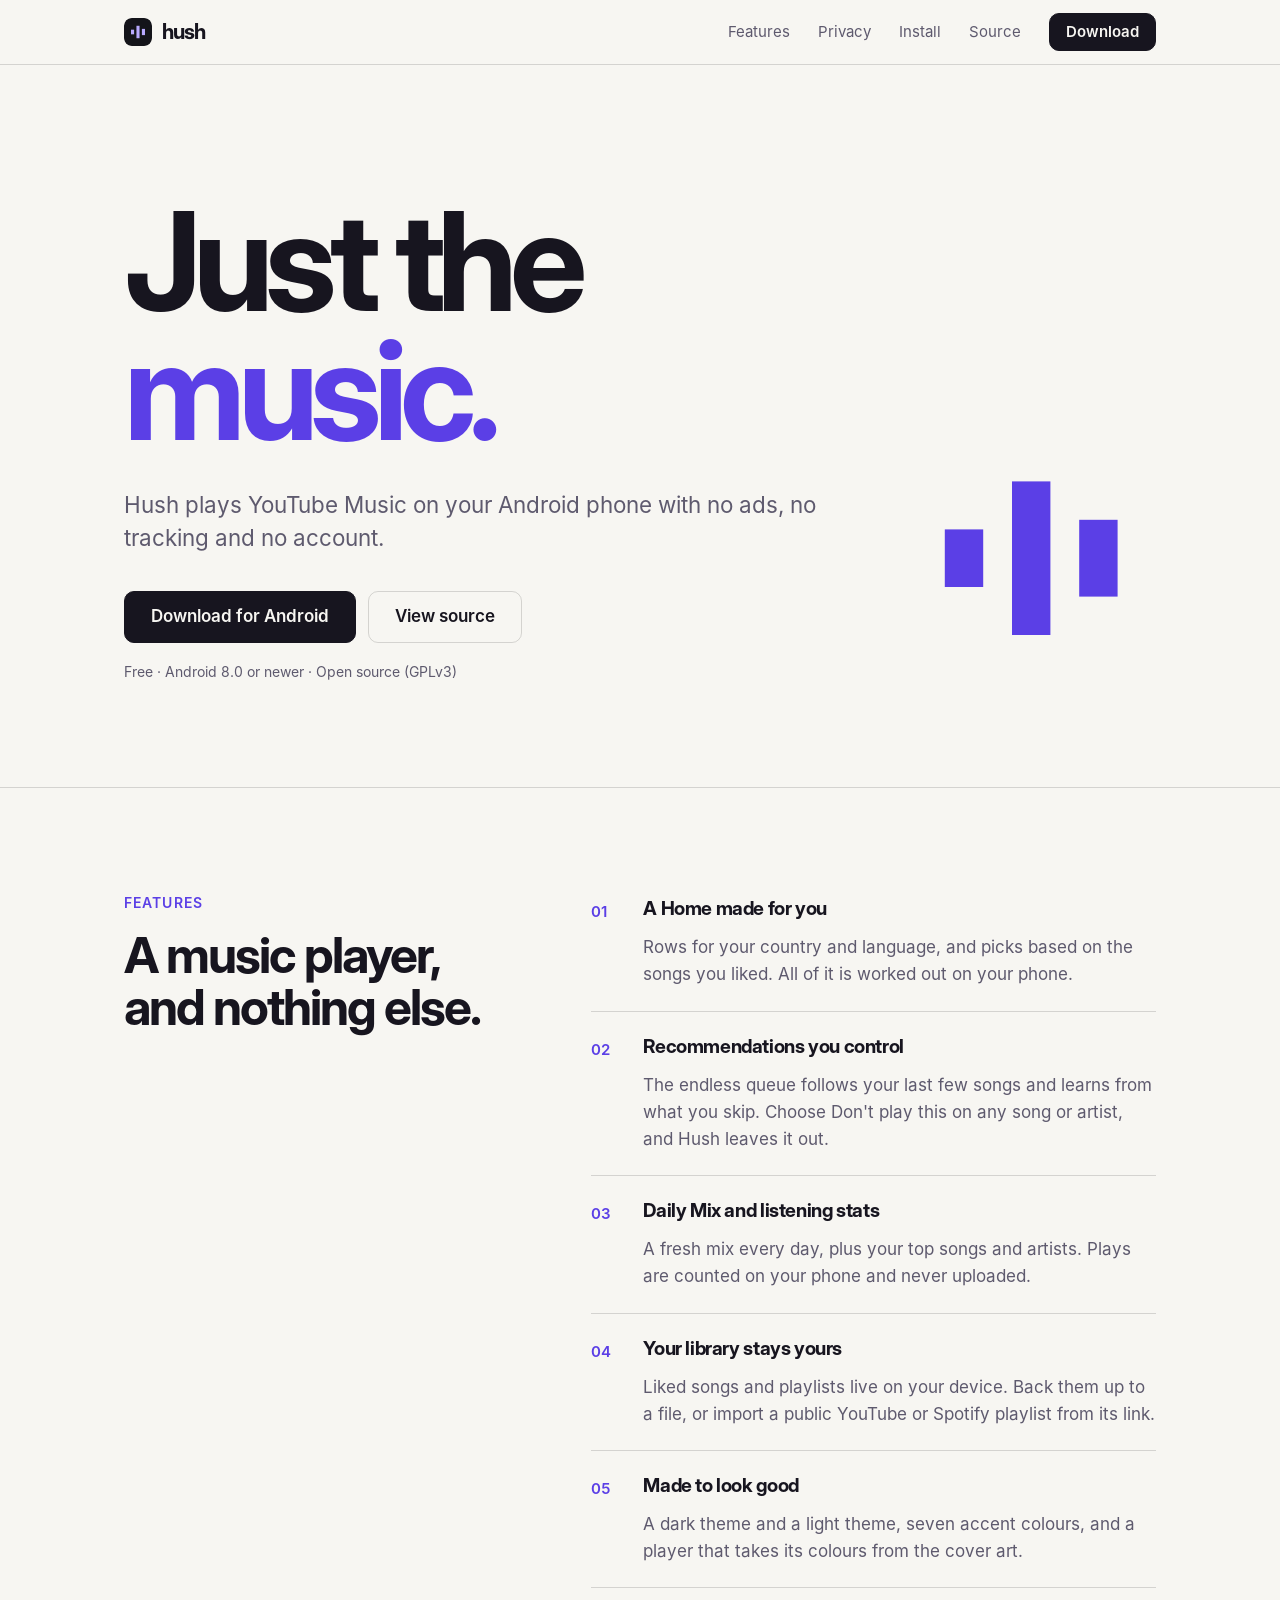
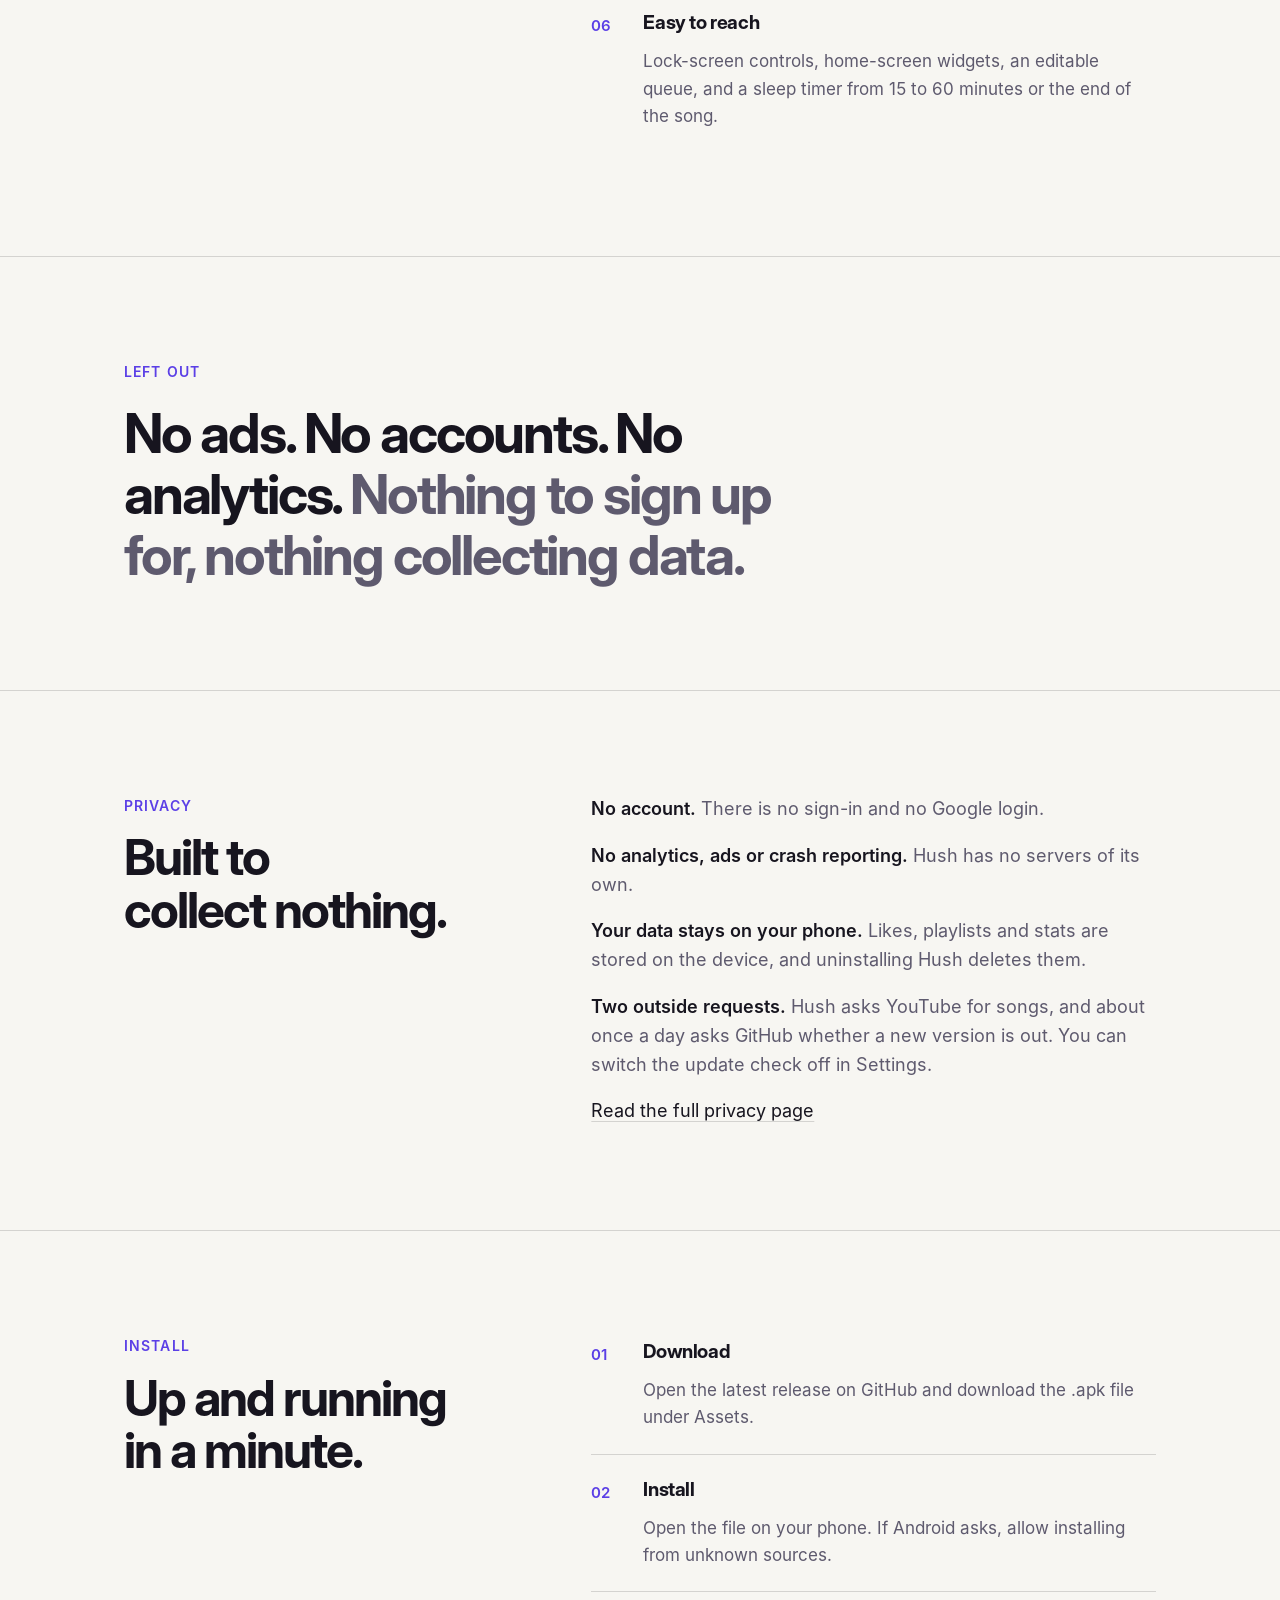
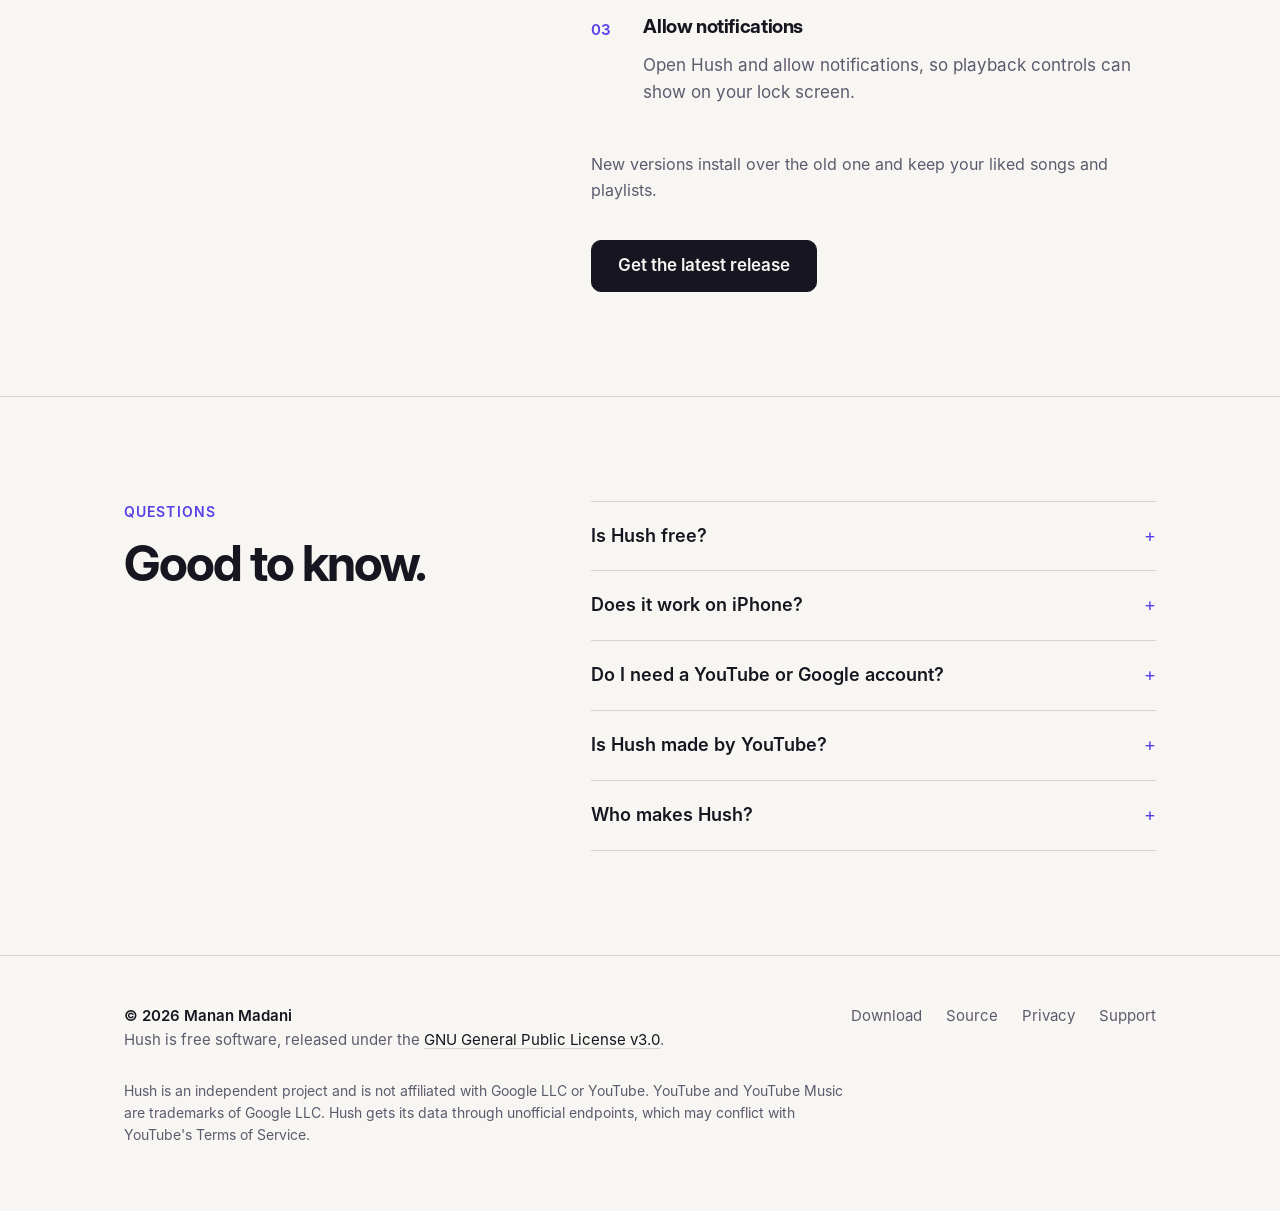
==== docs/index.html @ 2c1795ce "Add files via upload" ====
<!doctype html>
<html lang="en">
<head>
<meta charset="utf-8">
<meta name="viewport" content="width=device-width, initial-scale=1, viewport-fit=cover">
<title>Hush – Ad-free, tracker-free music for Android</title>
<meta name="description" content="Hush plays YouTube Music on Android with no ads, no tracking and no account. Free, open source and private by design.">
<meta name="author" content="Manan Madani">
<meta name="copyright" content="© 2026 Manan Madani">
<meta name="application-name" content="Hush">
<meta name="keywords" content="Hush, Android music player, YouTube Music client, ad-free music player, no ads, no tracking, open source music app, privacy, APK">
<meta name="robots" content="index, follow, max-image-preview:large">
<meta name="color-scheme" content="dark light">
<meta name="theme-color" content="#14141A" media="(prefers-color-scheme: dark)">
<meta name="theme-color" content="#F7F6F2" media="(prefers-color-scheme: light)">
<meta name="format-detection" content="telephone=no">
<meta name="referrer" content="strict-origin-when-cross-origin">
<meta name="mobile-web-app-capable" content="yes">
<meta name="apple-mobile-web-app-title" content="Hush">
<link rel="canonical" href="https://mananmadani.github.io/HUSH-ANDROID/">
<link rel="author" href="https://github.com/mananmadani">
<link rel="license" href="https://www.gnu.org/licenses/gpl-3.0.html">
<link rel="icon" href="assets/favicon.svg" type="image/svg+xml">
<link rel="icon" href="favicon.ico" sizes="48x48">
<link rel="icon" href="assets/icons/favicon-32.png" type="image/png" sizes="32x32">
<link rel="apple-touch-icon" href="assets/icons/apple-touch-icon.png" sizes="180x180">
<link rel="manifest" href="site.webmanifest">
<meta property="og:type" content="website">
<meta property="og:site_name" content="Hush">
<meta property="og:title" content="Hush – Ad-free, tracker-free music for Android">
<meta property="og:description" content="Hush plays YouTube Music on Android with no ads, no tracking and no account. Free, open source and private by design.">
<meta property="og:url" content="https://mananmadani.github.io/HUSH-ANDROID/">
<meta property="og:locale" content="en_US">
<meta property="og:image" content="https://mananmadani.github.io/HUSH-ANDROID/assets/og-image.png">
<meta property="og:image:secure_url" content="https://mananmadani.github.io/HUSH-ANDROID/assets/og-image.png">
<meta property="og:image:type" content="image/png">
<meta property="og:image:width" content="1200">
<meta property="og:image:height" content="630">
<meta property="og:image:alt" content="Hush. Just the music. Ad-free, tracker-free music for Android.">
<meta name="twitter:card" content="summary_large_image">
<meta name="twitter:title" content="Hush – Ad-free, tracker-free music for Android">
<meta name="twitter:description" content="Hush plays YouTube Music on Android with no ads, no tracking and no account. Free, open source and private by design.">
<meta name="twitter:image" content="https://mananmadani.github.io/HUSH-ANDROID/assets/og-image.png">
<meta name="twitter:image:alt" content="Hush. Just the music. Ad-free, tracker-free music for Android.">
<link rel="preload" href="assets/fonts/inter-700.woff" as="font" type="font/woff" crossorigin>
<link rel="stylesheet" href="assets/site.css">
<script type="application/ld+json">
{
  "@context": "https://schema.org",
  "@graph": [
    {
      "@type": "SoftwareApplication",
      "name": "Hush",
      "applicationCategory": "MultimediaApplication",
      "operatingSystem": "Android 8.0 or newer",
      "description": "Hush plays YouTube Music on Android with no ads, no tracking and no account. Free, open source and private by design.",
      "url": "https://mananmadani.github.io/HUSH-ANDROID/",
      "downloadUrl": "https://github.com/mananmadani/HUSH-ANDROID/releases/latest",
      "image": "https://mananmadani.github.io/HUSH-ANDROID/assets/og-image.png",
      "license": "https://www.gnu.org/licenses/gpl-3.0.html",
      "isAccessibleForFree": true,
      "offers": { "@type": "Offer", "price": "0", "priceCurrency": "USD" },
      "author": { "@type": "Person", "name": "Manan Madani", "url": "https://github.com/mananmadani" },
      "copyrightHolder": { "@type": "Person", "name": "Manan Madani" },
      "copyrightYear": 2026,
      "codeRepository": "https://github.com/mananmadani/HUSH-ANDROID"
    },
    {
      "@type": "WebSite",
      "name": "Hush",
      "url": "https://mananmadani.github.io/HUSH-ANDROID/",
      "inLanguage": "en",
      "publisher": { "@type": "Person", "name": "Manan Madani", "url": "https://github.com/mananmadani" },
      "copyrightHolder": { "@type": "Person", "name": "Manan Madani" },
      "copyrightYear": 2026
    }
  ]
}
</script>
</head>
<body>
<header class="nav">
  <div class="wrap">
    <a class="brand" href="#top" aria-label="Hush, back to top"><svg class="logo" viewBox="0 0 108 108" aria-hidden="true"><rect width="108" height="108" rx="26" fill="#14141A"/><g fill="#B8A9FF" transform="translate(54 54) scale(1.5) translate(-54 -54)"><rect x="36" y="48" width="8" height="12"/><rect x="50" y="38" width="8" height="32"/><rect x="64" y="46" width="8" height="16"/></g></svg>hush</a>
    <nav class="links" aria-label="Main">
      <a href="#features">Features</a>
      <a href="#privacy">Privacy</a>
      <a href="#install">Install</a>
      <a href="https://github.com/mananmadani/HUSH-ANDROID" target="_blank" rel="noopener">Source</a>
      <a class="btn sm" href="https://github.com/mananmadani/HUSH-ANDROID/releases/latest" target="_blank" rel="noopener">Download</a>
    </nav>
  </div>
</header>

<main id="top">
  <div class="hero">
    <div class="wrap">
      <div>
        <h1>Just the<br><span>music.</span></h1>
        <p class="lede">Hush plays YouTube Music on your Android phone with no ads, no tracking and no account.</p>
        <div class="cta">
          <a class="btn" href="https://github.com/mananmadani/HUSH-ANDROID/releases/latest" target="_blank" rel="noopener">Download for Android</a>
          <a class="btn ghost" href="https://github.com/mananmadani/HUSH-ANDROID" target="_blank" rel="noopener">View source</a>
        </div>
        <p class="meta">Free · Android 8.0 or newer · Open source (GPLv3)</p>
      </div>
      <svg class="mark" viewBox="30 30 50 50" aria-hidden="true"><g><rect x="36" y="48" width="8" height="12"/><rect x="50" y="38" width="8" height="32"/><rect x="64" y="46" width="8" height="16"/></g></svg>
    </div>
  </div>

  <section id="features" aria-labelledby="f-h">
    <div class="wrap split">
      <div>
        <p class="eyebrow">Features</p>
        <h2 id="f-h">A music player, and nothing else.</h2>
      </div>
      <ol class="rows">
        <li><span class="n">01</span><h3>A Home made for you</h3><p>Rows for your country and language, and picks based on the songs you liked. All of it is worked out on your phone.</p></li>
        <li><span class="n">02</span><h3>Recommendations you control</h3><p>The endless queue follows your last few songs and learns from what you skip. Choose Don't play this on any song or artist, and Hush leaves it out.</p></li>
        <li><span class="n">03</span><h3>Daily Mix and listening stats</h3><p>A fresh mix every day, plus your top songs and artists. Plays are counted on your phone and never uploaded.</p></li>
        <li><span class="n">04</span><h3>Your library stays yours</h3><p>Liked songs and playlists live on your device. Back them up to a file, or import a public YouTube or Spotify playlist from its link.</p></li>
        <li><span class="n">05</span><h3>Made to look good</h3><p>A dark theme and a light theme, seven accent colours, and a player that takes its colours from the cover art.</p></li>
        <li><span class="n">06</span><h3>Easy to reach</h3><p>Lock-screen controls, home-screen widgets, an editable queue, and a sleep timer from 15 to 60 minutes or the end of the song.</p></li>
      </ol>
    </div>
  </section>

  <section aria-labelledby="out-h">
    <div class="wrap">
      <p class="eyebrow">Left out</p>
      <h2 id="out-h" class="big" style="margin-top:20px">No ads. No accounts. No analytics. <span>Nothing to sign up for, nothing collecting data.</span></h2>
    </div>
  </section>

  <section id="privacy" aria-labelledby="p-h">
    <div class="wrap split">
      <div>
        <p class="eyebrow">Privacy</p>
        <h2 id="p-h">Built to collect nothing.</h2>
      </div>
      <div class="prose">
        <p><b>No account.</b> There is no sign-in and no Google login.</p>
        <p><b>No analytics, ads or crash reporting.</b> Hush has no servers of its own.</p>
        <p><b>Your data stays on your phone.</b> Likes, playlists and stats are stored on the device, and uninstalling Hush deletes them.</p>
        <p><b>Two outside requests.</b> Hush asks YouTube for songs, and about once a day asks GitHub whether a new version is out. You can switch the update check off in Settings.</p>
        <p><a href="https://github.com/mananmadani/HUSH-ANDROID/blob/main/PRIVACY.md" target="_blank" rel="noopener">Read the full privacy page</a></p>
      </div>
    </div>
  </section>

  <section id="install" aria-labelledby="i-h">
    <div class="wrap split">
      <div>
        <p class="eyebrow">Install</p>
        <h2 id="i-h">Up and running in a minute.</h2>
      </div>
      <div>
        <ol class="rows">
          <li><span class="n">01</span><h3>Download</h3><p>Open the latest release on GitHub and download the .apk file under Assets.</p></li>
          <li><span class="n">02</span><h3>Install</h3><p>Open the file on your phone. If Android asks, allow installing from unknown sources.</p></li>
          <li><span class="n">03</span><h3>Allow notifications</h3><p>Open Hush and allow notifications, so playback controls can show on your lock screen.</p></li>
        </ol>
        <p class="note">New versions install over the old one and keep your liked songs and playlists.</p>
        <div class="cta"><a class="btn" href="https://github.com/mananmadani/HUSH-ANDROID/releases/latest" target="_blank" rel="noopener">Get the latest release</a></div>
      </div>
    </div>
  </section>

  <section class="faq" aria-labelledby="q-h">
    <div class="wrap split">
      <div>
        <p class="eyebrow">Questions</p>
        <h2 id="q-h">Good to know.</h2>
      </div>
      <div>
        <details><summary>Is Hush free?</summary><p>Yes. It is open source under the GPLv3, and the full code is on GitHub.</p></details>
        <details><summary>Does it work on iPhone?</summary><p>No. Hush is for Android 8.0 and newer.</p></details>
        <details><summary>Do I need a YouTube or Google account?</summary><p>No. Hush has no sign-in at all. You can play, search and make playlists without one.</p></details>
        <details><summary>Is Hush made by YouTube?</summary><p>No. Hush is an independent project. It is not affiliated with, endorsed by, or sponsored by Google LLC or YouTube.</p></details>
        <details><summary>Who makes Hush?</summary><p>Hush is designed and developed by Manan Madani.</p></details>
      </div>
    </div>
  </section>
</main>

<footer>
  <div class="wrap">
    <div class="cols">
      <div>
        <p class="copy">© 2026 Manan Madani</p>
        <p>Hush is free software, released under the <a href="https://github.com/mananmadani/HUSH-ANDROID/blob/main/LICENSE" target="_blank" rel="noopener">GNU General Public License v3.0</a>.</p>
      </div>
      <nav class="links" aria-label="Footer">
        <a href="https://github.com/mananmadani/HUSH-ANDROID/releases/latest" target="_blank" rel="noopener">Download</a>
        <a href="https://github.com/mananmadani/HUSH-ANDROID" target="_blank" rel="noopener">Source</a>
        <a href="https://github.com/mananmadani/HUSH-ANDROID/blob/main/PRIVACY.md" target="_blank" rel="noopener">Privacy</a>
        <a href="https://github.com/mananmadani/HUSH-ANDROID/issues" target="_blank" rel="noopener">Support</a>
      </nav>
    </div>
    <div class="fine">
      <p>Hush is an independent project and is not affiliated with Google LLC or YouTube. YouTube and YouTube Music are trademarks of Google LLC. Hush gets its data through unofficial endpoints, which may conflict with YouTube's Terms of Service.</p>
    </div>
  </div>
</footer>
</body>
</html>
---- docs/assets/site.css ----
@font-face{font-family:"Inter";font-weight:400;font-style:normal;font-display:swap;src:url("fonts/inter-400.woff") format("woff")}
@font-face{font-family:"Inter";font-weight:600;font-style:normal;font-display:swap;src:url("fonts/inter-600.woff") format("woff")}
@font-face{font-family:"Inter";font-weight:700;font-style:normal;font-display:swap;src:url("fonts/inter-700.woff") format("woff")}

:root {
  --bg: #14141A; --fg: #EDEBF5; --muted: #A09CB3; --line: rgba(255,255,255,.12);
  --accent: #B8A9FF; --btn-bg: #B8A9FF; --btn-fg: #14141A; --panel: #1A1A22;
  --font: "Inter", system-ui, -apple-system, "Segoe UI", Roboto, sans-serif;
  color-scheme: dark;
}
@media (prefers-color-scheme: light) {
  :root:not([data-theme="dark"]) { --bg: #F7F6F2; --fg: #17151F; --muted: #5E5A6E; --line: rgba(0,0,0,.14); --accent: #5B3FE6; --btn-bg: #17151F; --btn-fg: #F7F6F2; --panel: #EEECE6; color-scheme: light; }
}
:root[data-theme="light"] { --bg: #F7F6F2; --fg: #17151F; --muted: #5E5A6E; --line: rgba(0,0,0,.14); --accent: #5B3FE6; --btn-bg: #17151F; --btn-fg: #F7F6F2; --panel: #EEECE6; color-scheme: light; }
* { box-sizing: border-box; }
html { scroll-behavior: smooth; scroll-padding-top: 72px; }
body { margin: 0; background: var(--bg); color: var(--fg); font-family: var(--font); font-size: 18px; line-height: 1.6; -webkit-font-smoothing: antialiased; }
body::before { content: ""; position: fixed; inset: 0 0 auto; height: env(safe-area-inset-top, 0px); z-index: 40; background: var(--bg); }
[hidden] { display: none !important; }
p, ul, ol { margin: 0; }
h1, h2, h3 { margin: 0; font-weight: 700; letter-spacing: -.04em; text-wrap: balance; }
a { color: var(--fg); text-decoration-color: var(--line); text-underline-offset: .22em; text-decoration-thickness: 1px; }
a:hover { text-decoration-color: var(--accent); }
:focus-visible { outline: 2px solid var(--accent); outline-offset: 3px; }
.wrap { width: 100%; max-width: 1080px; margin-inline: auto; padding-left: max(24px, env(safe-area-inset-left, 0px)); padding-right: max(24px, env(safe-area-inset-right, 0px)); }
.logo { width: 28px; height: 28px; border-radius: 8px; display: block; }
.eyebrow { font-size: 14px; font-weight: 600; letter-spacing: .08em; text-transform: uppercase; color: var(--accent); }

.nav { position: sticky; top: env(safe-area-inset-top, 0px); z-index: 30; background: var(--bg); border-bottom: 1px solid var(--line); }
.nav .wrap { display: flex; align-items: center; justify-content: space-between; height: 64px; }
.brand { display: flex; align-items: center; gap: 10px; font-weight: 700; font-size: 21px; letter-spacing: -.04em; text-decoration: none; }
.links { display: flex; align-items: center; gap: 28px; font-size: 15px; }
.links a { text-decoration: none; color: var(--muted); }
.links a:hover { color: var(--fg); }
.btn { display: inline-flex; align-items: center; justify-content: center; min-height: 52px; padding: 0 26px; border-radius: 10px; font-weight: 600; font-size: 17px; text-decoration: none !important; background: var(--btn-bg); color: var(--btn-fg) !important; border: 1px solid var(--btn-bg); }
.btn:hover { opacity: .88; }
.btn.sm { min-height: 38px; padding: 0 16px; font-size: 15px; }
.btn.ghost { background: transparent; color: var(--fg) !important; border-color: var(--line); }
.btn.ghost:hover { border-color: var(--fg); opacity: 1; }

.hero .wrap { display: grid; grid-template-columns: minmax(0, 1fr) auto; gap: 48px; align-items: end; padding-block: clamp(56px, 11vw, 132px) clamp(56px, 9vw, 104px); }
.hero h1 { font-size: clamp(3.6rem, 11vw, 8.6rem); line-height: .94; letter-spacing: -.06em; }
.hero h1 span { color: var(--accent); }
.lede { max-width: 31em; margin-top: 32px; font-size: clamp(1.15rem, 2.2vw, 1.4rem); color: var(--muted); line-height: 1.5; }
.cta { display: flex; flex-wrap: wrap; gap: 12px; margin-top: 36px; }
.meta { margin-top: 18px; font-size: 14px; color: var(--muted); }
.mark { width: clamp(120px, 20vw, 240px); height: auto; }
.mark rect { fill: var(--accent); transform-box: fill-box; transform-origin: 50% 100%; animation: eq 2.4s ease-in-out infinite; }
.mark rect:nth-child(2) { animation-delay: -.8s; }
.mark rect:nth-child(3) { animation-delay: -1.6s; }
@keyframes eq { 0%, 100% { transform: scaleY(1); } 50% { transform: scaleY(.55); } }

section { border-top: 1px solid var(--line); padding-block: clamp(56px, 9vw, 104px); }
.split { display: grid; grid-template-columns: minmax(0, 5fr) minmax(0, 7fr); gap: 32px 64px; }
h2 { font-size: clamp(2rem, 4.6vw, 3.1rem); line-height: 1.05; margin-top: 14px; }
.rows { list-style: none; padding: 0; }
.rows li { display: grid; grid-template-columns: 52px minmax(0, 1fr); gap: 4px 0; padding-block: 22px; border-top: 1px solid var(--line); }
.rows li:first-child { border-top: 0; padding-top: 4px; }
.rows .n { color: var(--accent); font-weight: 600; font-size: 15px; padding-top: 4px; font-variant-numeric: tabular-nums; }
.rows h3 { font-size: 1.2rem; letter-spacing: -.02em; line-height: 1.3; }
.rows p { grid-column: 2; color: var(--muted); margin-top: 6px; font-size: 17px; }
.big { font-size: clamp(1.9rem, 5vw, 3.4rem); line-height: 1.12; letter-spacing: -.04em; font-weight: 700; max-width: 18em; }
.big span { color: var(--muted); }
.prose { color: var(--muted); max-width: 36em; }
.prose p + p { margin-top: 18px; }
.prose b { color: var(--fg); font-weight: 600; }
.faq details { border-top: 1px solid var(--line); padding-block: 20px; }
.faq details:last-child { border-bottom: 1px solid var(--line); }
.faq summary { cursor: pointer; font-weight: 600; font-size: 18px; list-style: none; display: flex; justify-content: space-between; gap: 16px; }
.faq summary::-webkit-details-marker { display: none; }
.faq summary::after { content: "+"; color: var(--accent); font-weight: 400; }
.faq details[open] summary::after { content: "\2212"; }
.faq details p { color: var(--muted); margin-top: 10px; max-width: 38em; }
.note { color: var(--muted); font-size: 16px; margin-top: 24px; max-width: 34em; }

footer { border-top: 1px solid var(--line); padding-block: 48px 64px; font-size: 15px; color: var(--muted); }
footer .cols { display: grid; grid-template-columns: minmax(0, 1fr) auto; gap: 32px; align-items: start; }
footer .links { flex-wrap: wrap; gap: 8px 24px; }
footer .copy { color: var(--fg); font-weight: 600; }
footer .fine { margin-top: 28px; max-width: 52em; font-size: 14px; line-height: 1.6; }
footer .fine p + p { margin-top: 10px; }

@media (max-width: 820px) {
  .hero .wrap { grid-template-columns: minmax(0, 1fr); gap: 36px; }
  .mark { order: -1; width: 88px; }
  .split, footer .cols { grid-template-columns: minmax(0, 1fr); }
}
@media (max-width: 600px) { .links a:not(.btn) { display: none; } .rows li { grid-template-columns: 40px minmax(0, 1fr); } }
@media (prefers-reduced-motion: reduce) { .mark rect { animation: none; } html { scroll-behavior: auto; } }
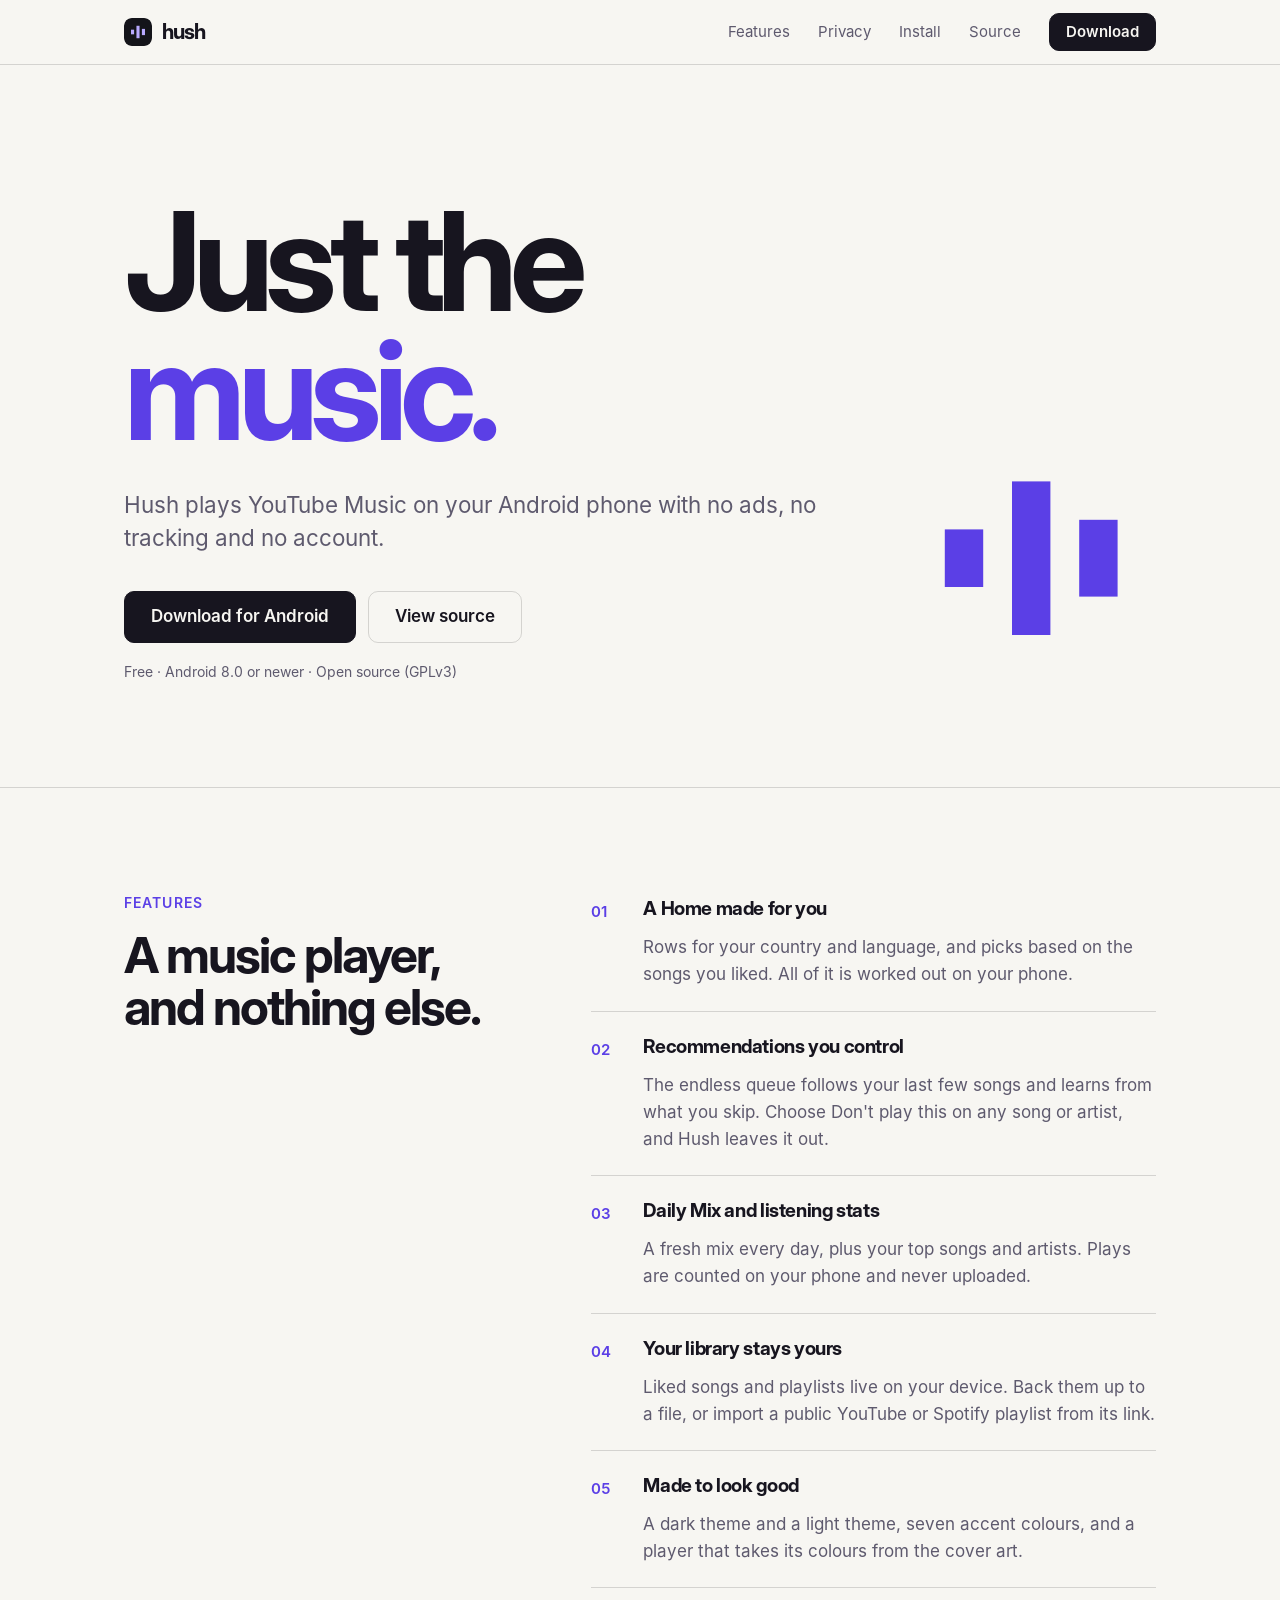
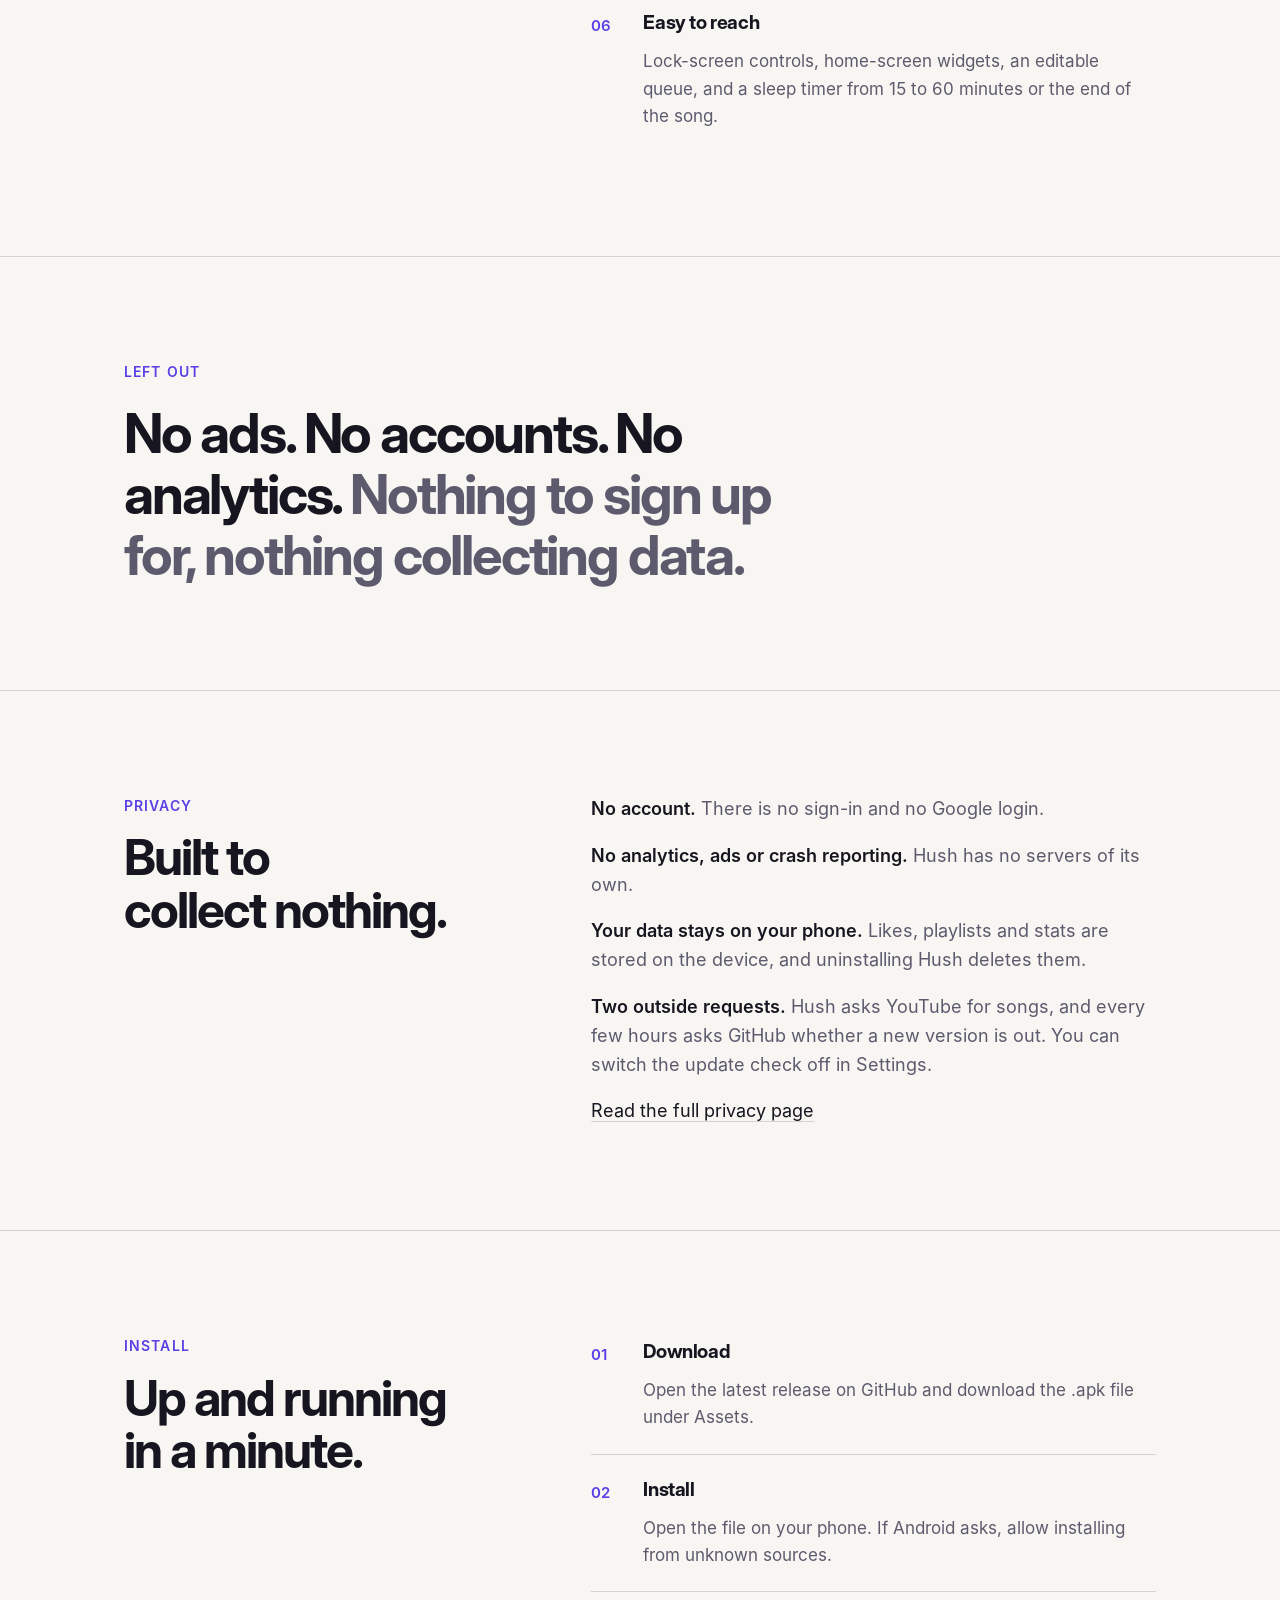
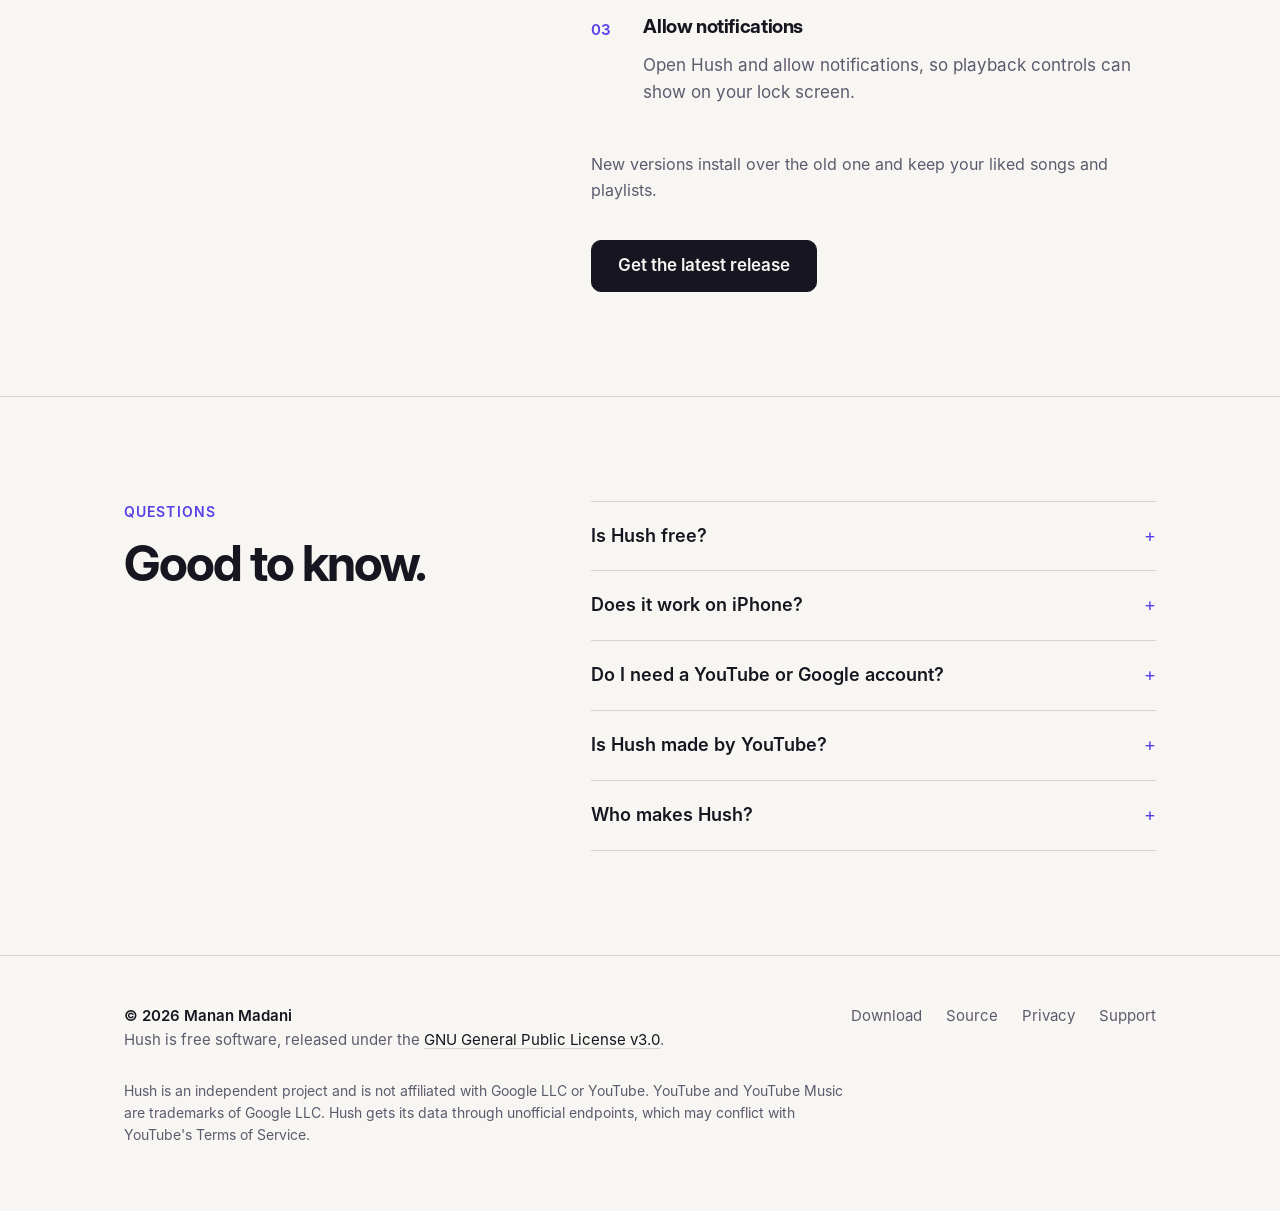
==== commit 0ee1ba9f: "Add files via upload" ====
--- a/docs/index.html
+++ b/docs/index.html
@@ -142,7 +142,7 @@
         <p><b>No account.</b> There is no sign-in and no Google login.</p>
         <p><b>No analytics, ads or crash reporting.</b> Hush has no servers of its own.</p>
         <p><b>Your data stays on your phone.</b> Likes, playlists and stats are stored on the device, and uninstalling Hush deletes them.</p>
-        <p><b>Two outside requests.</b> Hush asks YouTube for songs, and about once a day asks GitHub whether a new version is out. You can switch the update check off in Settings.</p>
+        <p><b>Two outside requests.</b> Hush asks YouTube for songs, and every few hours asks GitHub whether a new version is out. You can switch the update check off in Settings.</p>
         <p><a href="https://github.com/mananmadani/HUSH-ANDROID/blob/main/PRIVACY.md" target="_blank" rel="noopener">Read the full privacy page</a></p>
       </div>
     </div>
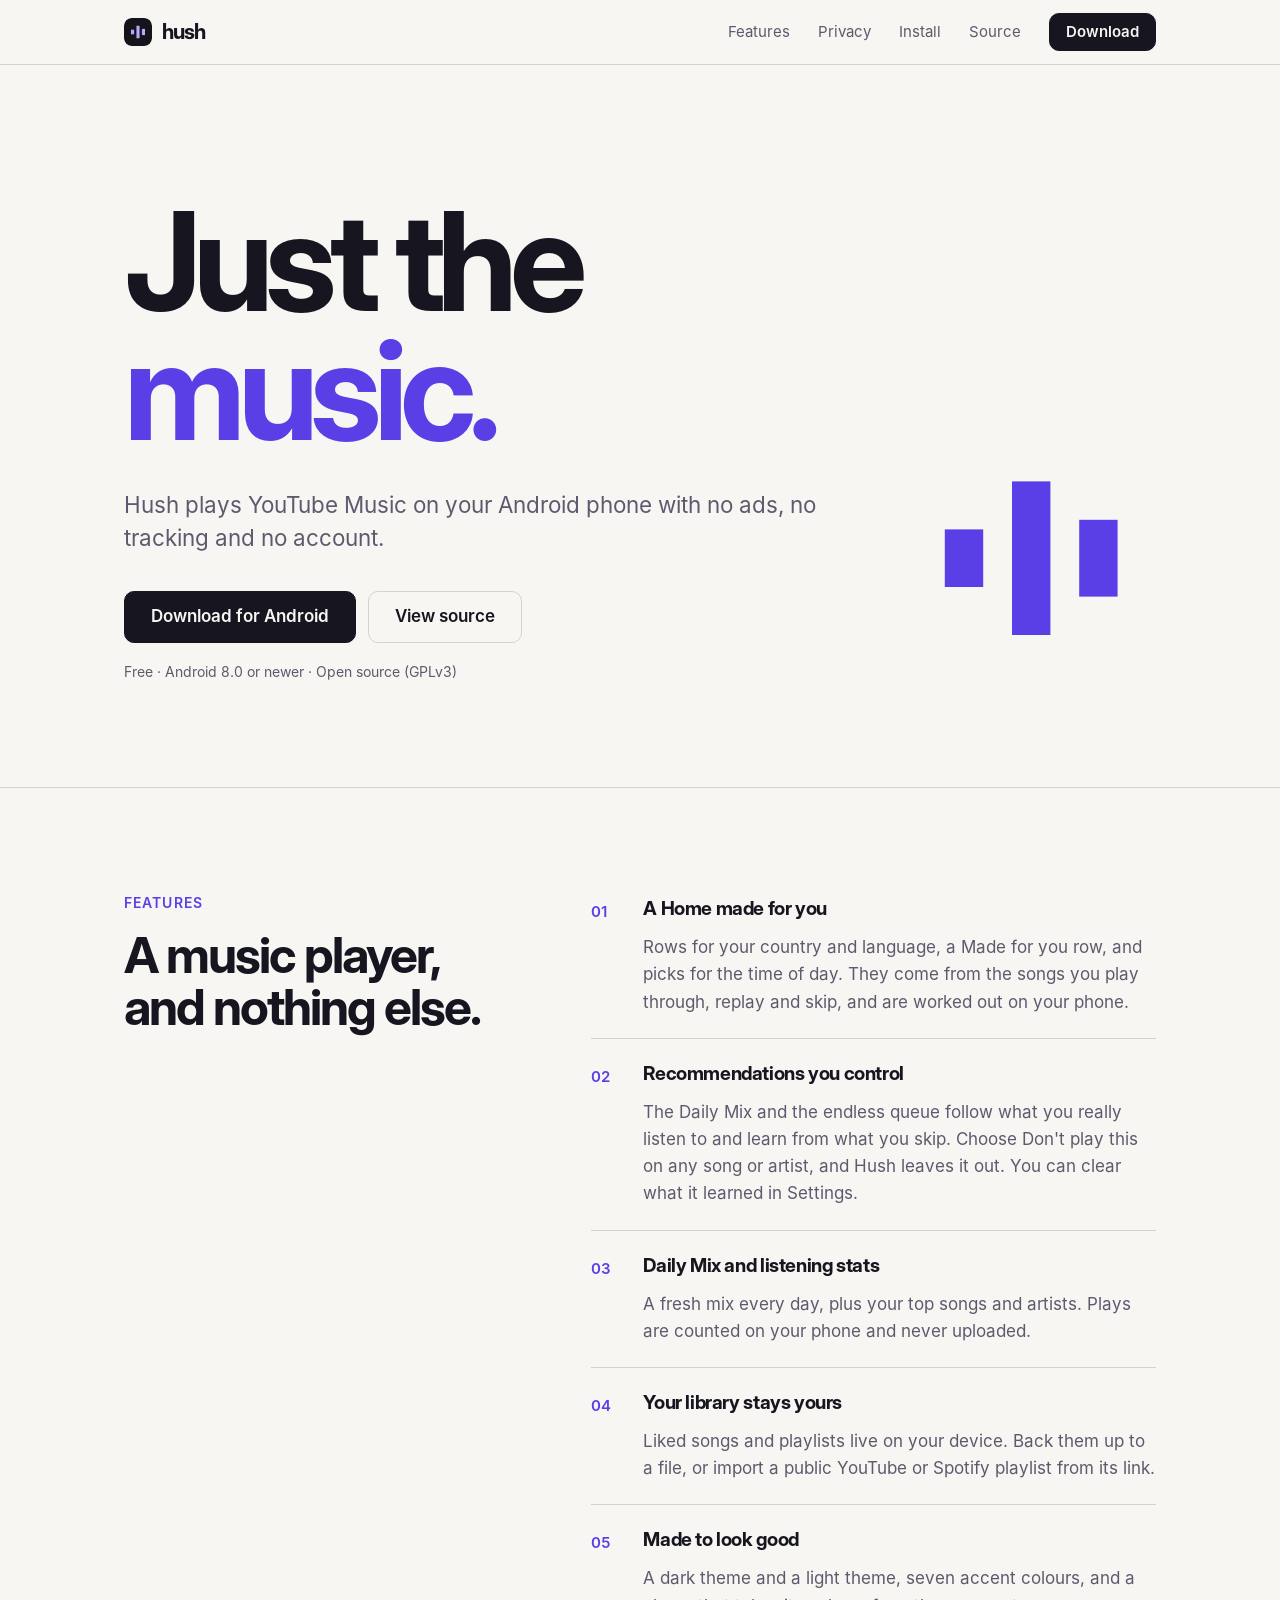
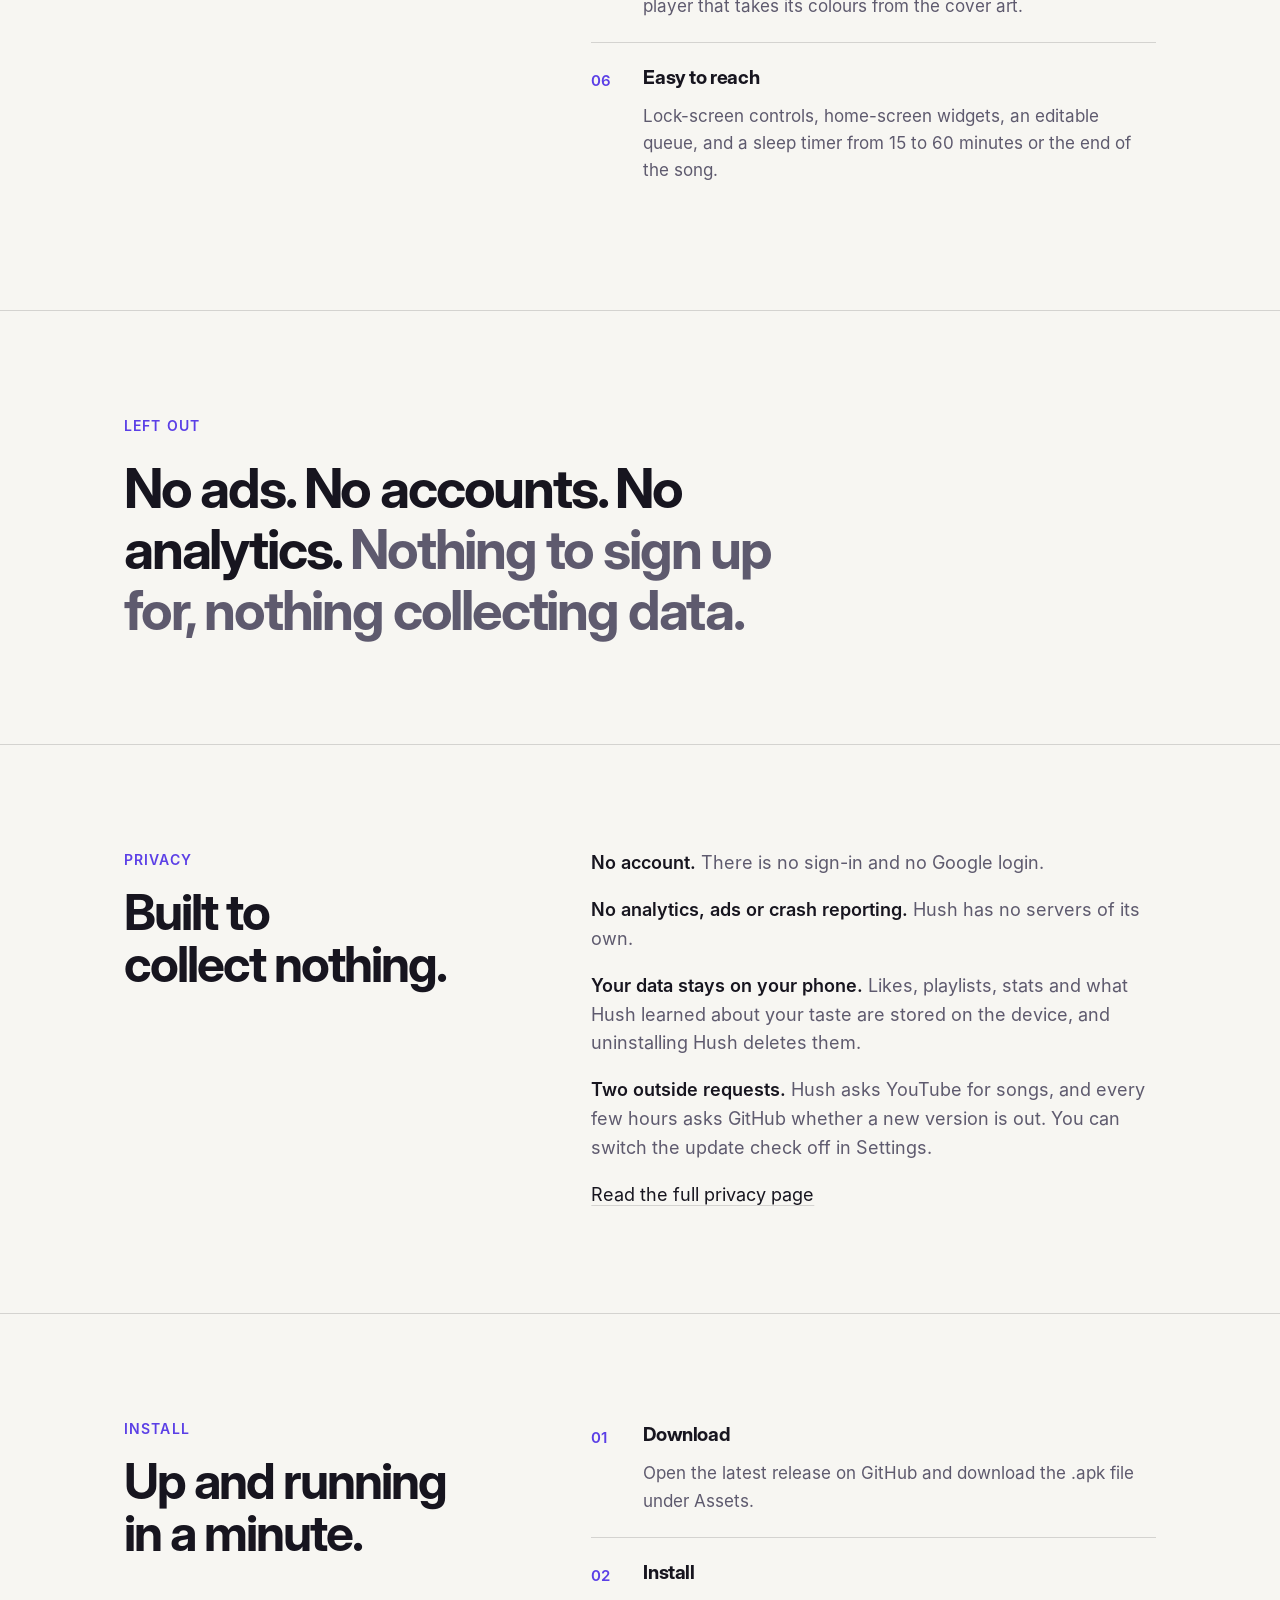
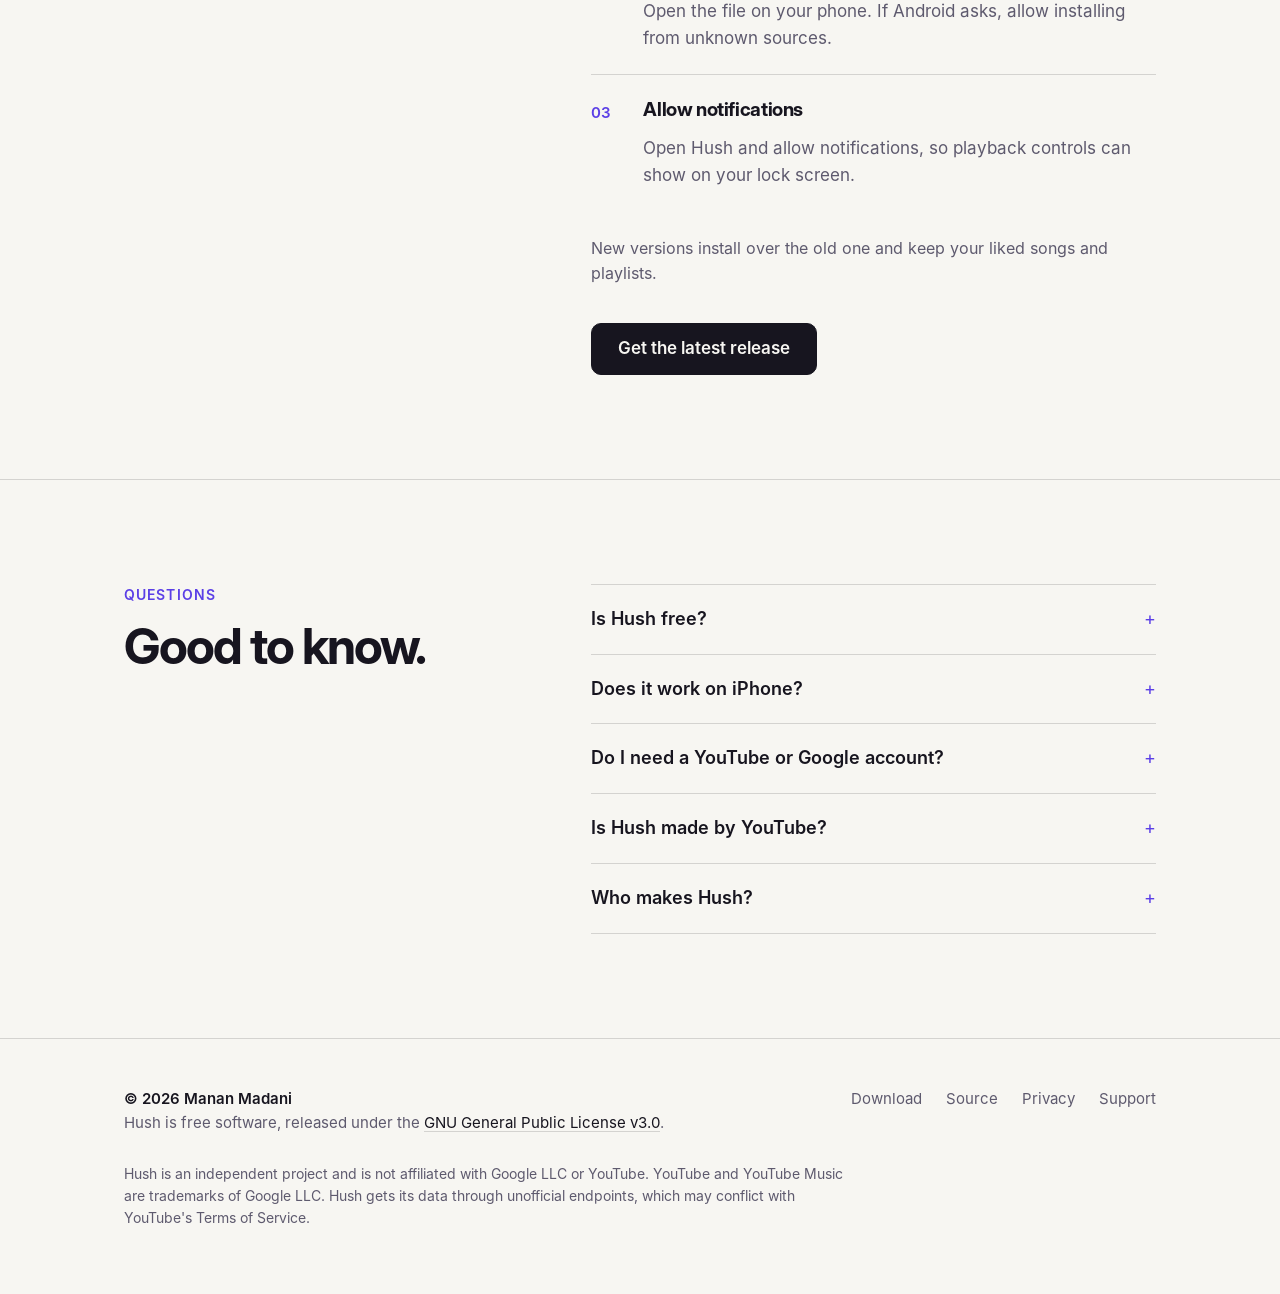
==== commit 9ec5b80c: "Add files via upload" ====
--- a/docs/index.html
+++ b/docs/index.html
@@ -115,8 +115,8 @@
         <h2 id="f-h">A music player, and nothing else.</h2>
       </div>
       <ol class="rows">
-        <li><span class="n">01</span><h3>A Home made for you</h3><p>Rows for your country and language, and picks based on the songs you liked. All of it is worked out on your phone.</p></li>
-        <li><span class="n">02</span><h3>Recommendations you control</h3><p>The endless queue follows your last few songs and learns from what you skip. Choose Don't play this on any song or artist, and Hush leaves it out.</p></li>
+        <li><span class="n">01</span><h3>A Home made for you</h3><p>Rows for your country and language, a Made for you row, and picks for the time of day. They come from the songs you play through, replay and skip, and are worked out on your phone.</p></li>
+        <li><span class="n">02</span><h3>Recommendations you control</h3><p>The Daily Mix and the endless queue follow what you really listen to and learn from what you skip. Choose Don't play this on any song or artist, and Hush leaves it out. You can clear what it learned in Settings.</p></li>
         <li><span class="n">03</span><h3>Daily Mix and listening stats</h3><p>A fresh mix every day, plus your top songs and artists. Plays are counted on your phone and never uploaded.</p></li>
         <li><span class="n">04</span><h3>Your library stays yours</h3><p>Liked songs and playlists live on your device. Back them up to a file, or import a public YouTube or Spotify playlist from its link.</p></li>
         <li><span class="n">05</span><h3>Made to look good</h3><p>A dark theme and a light theme, seven accent colours, and a player that takes its colours from the cover art.</p></li>
@@ -141,7 +141,7 @@
       <div class="prose">
         <p><b>No account.</b> There is no sign-in and no Google login.</p>
         <p><b>No analytics, ads or crash reporting.</b> Hush has no servers of its own.</p>
-        <p><b>Your data stays on your phone.</b> Likes, playlists and stats are stored on the device, and uninstalling Hush deletes them.</p>
+        <p><b>Your data stays on your phone.</b> Likes, playlists, stats and what Hush learned about your taste are stored on the device, and uninstalling Hush deletes them.</p>
         <p><b>Two outside requests.</b> Hush asks YouTube for songs, and every few hours asks GitHub whether a new version is out. You can switch the update check off in Settings.</p>
         <p><a href="https://github.com/mananmadani/HUSH-ANDROID/blob/main/PRIVACY.md" target="_blank" rel="noopener">Read the full privacy page</a></p>
       </div>
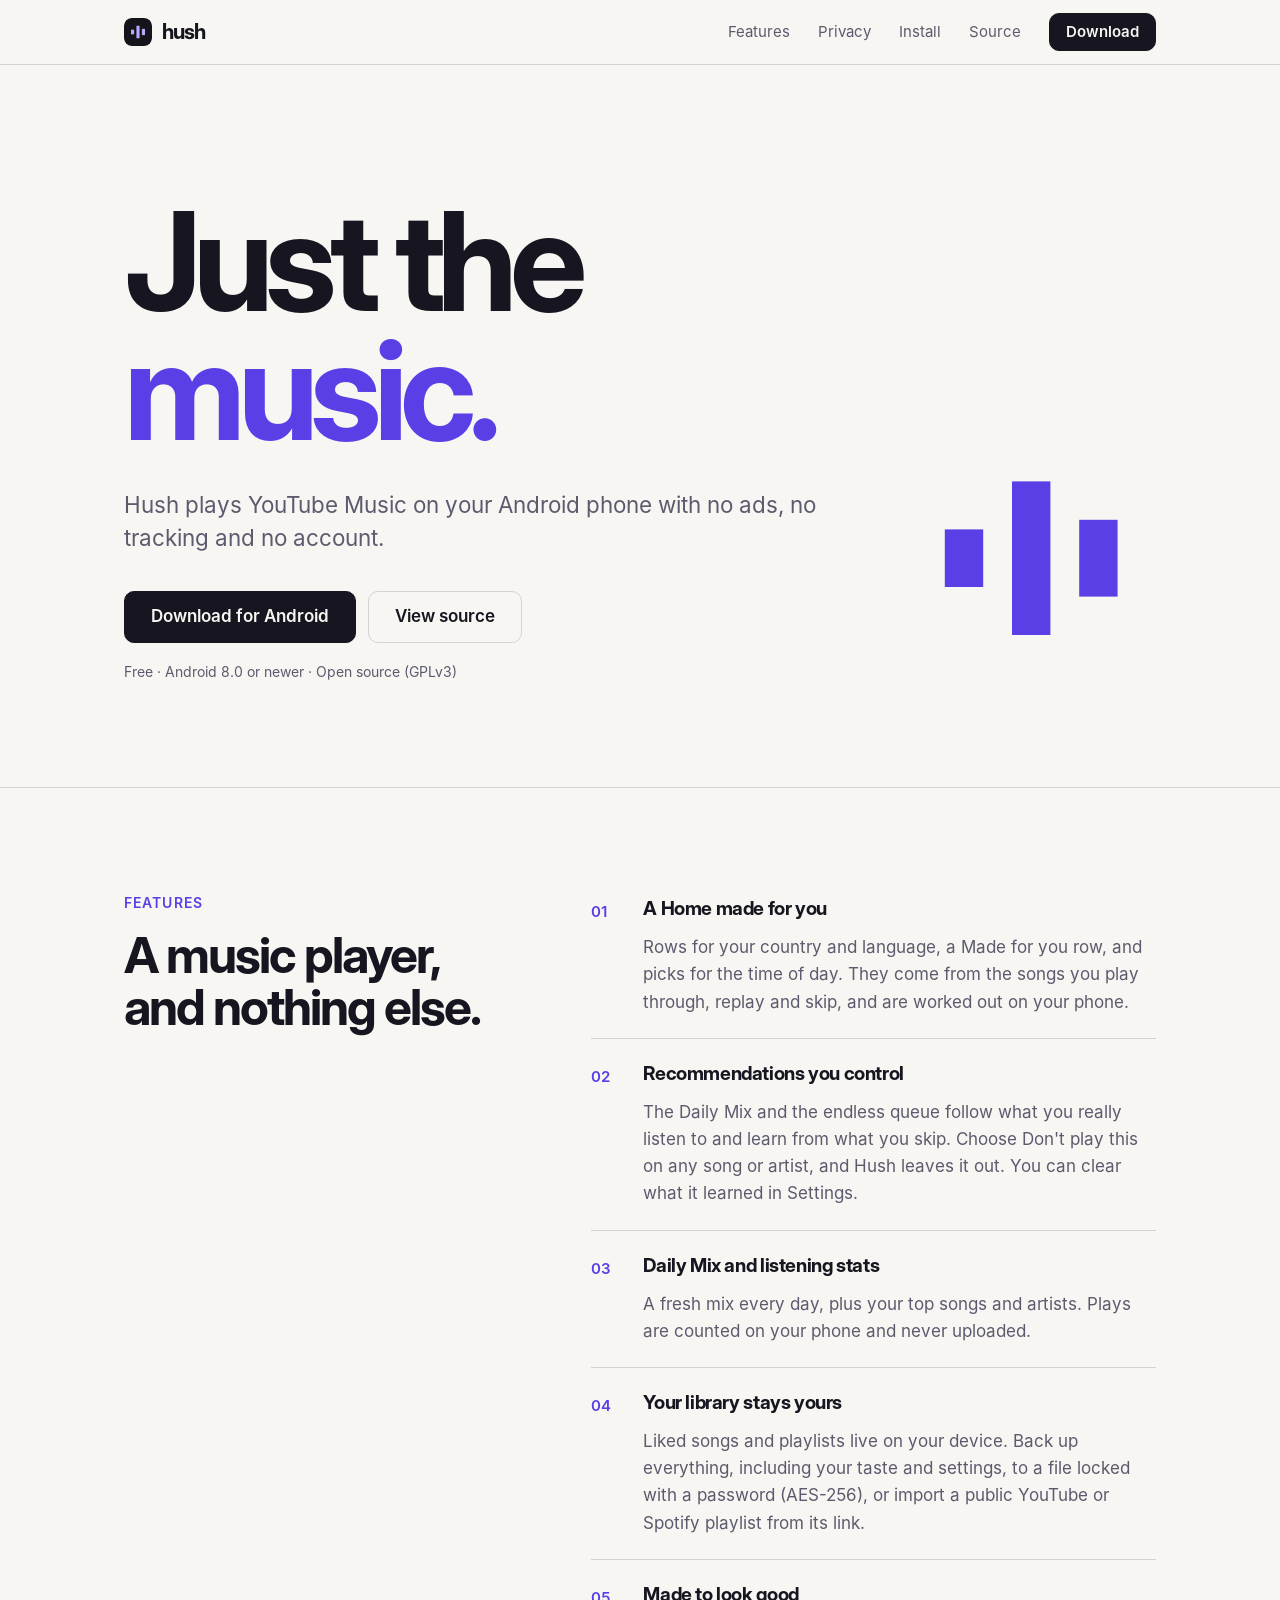
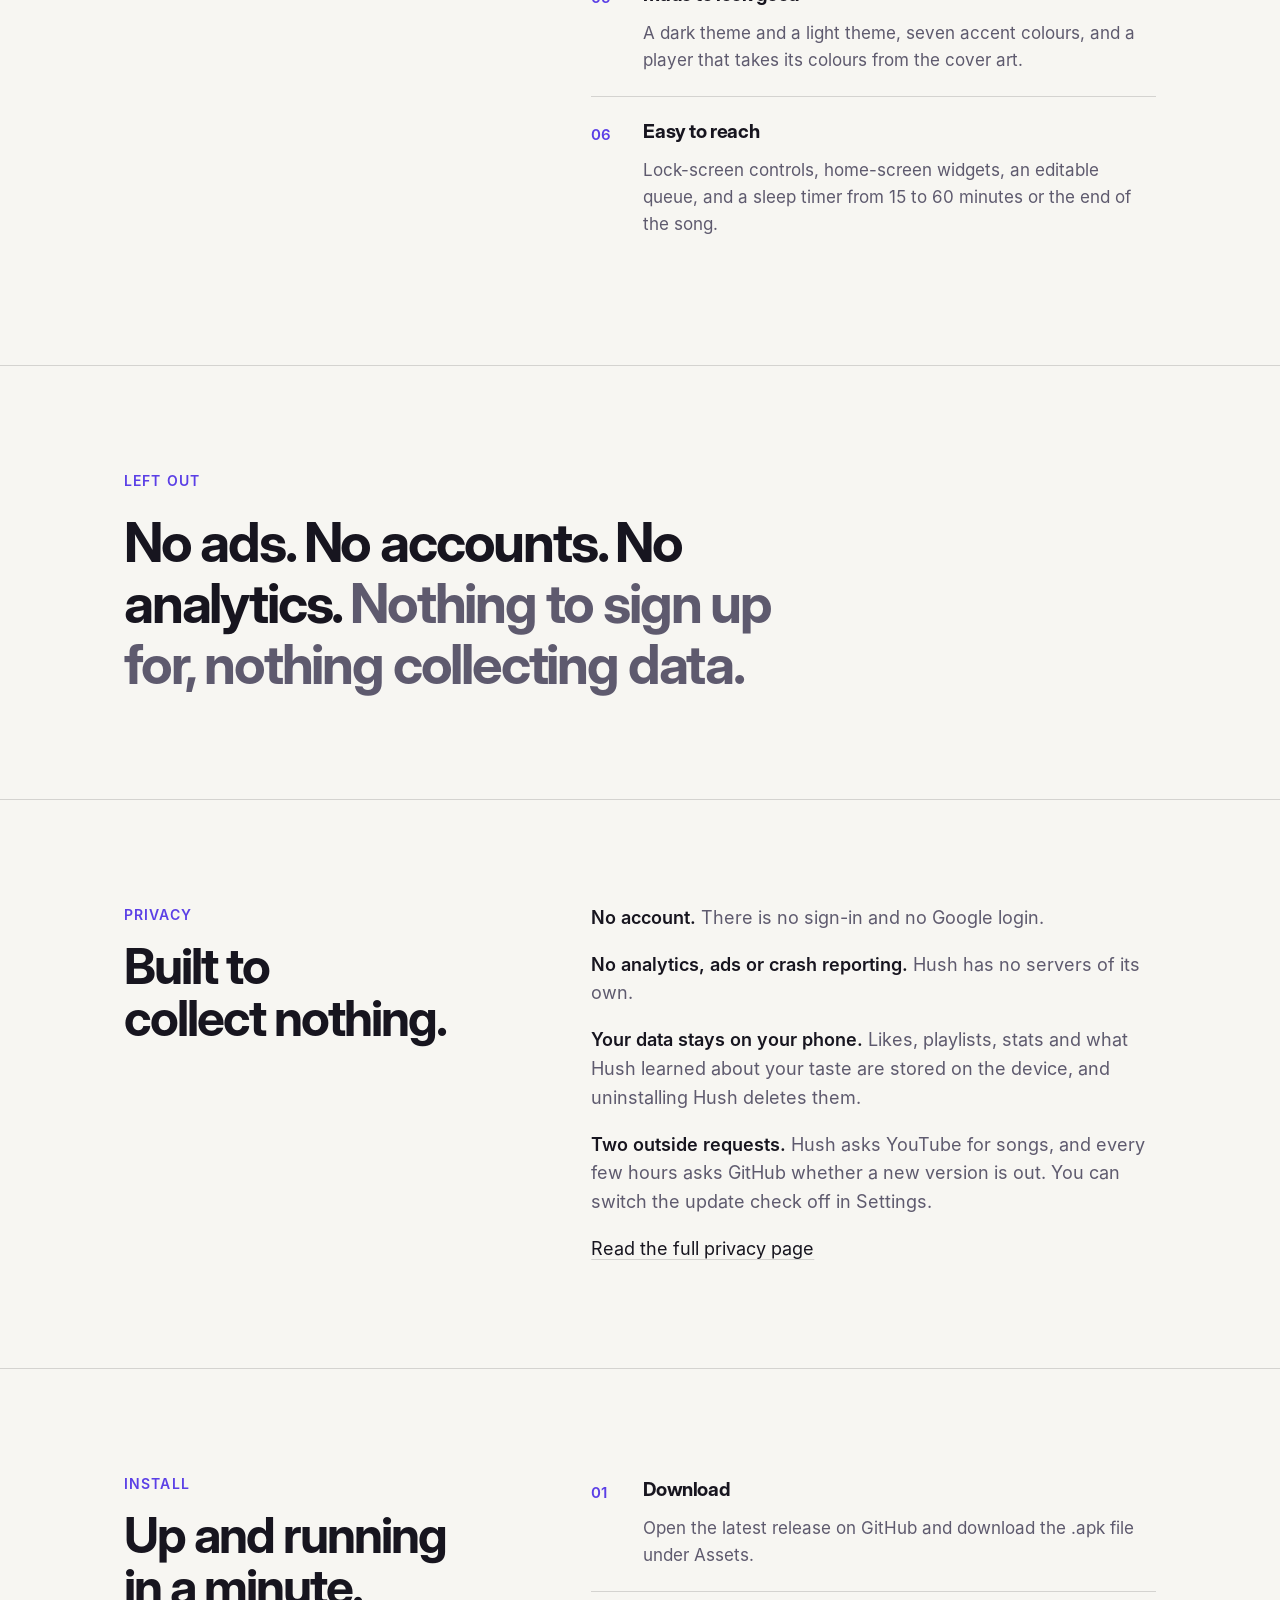
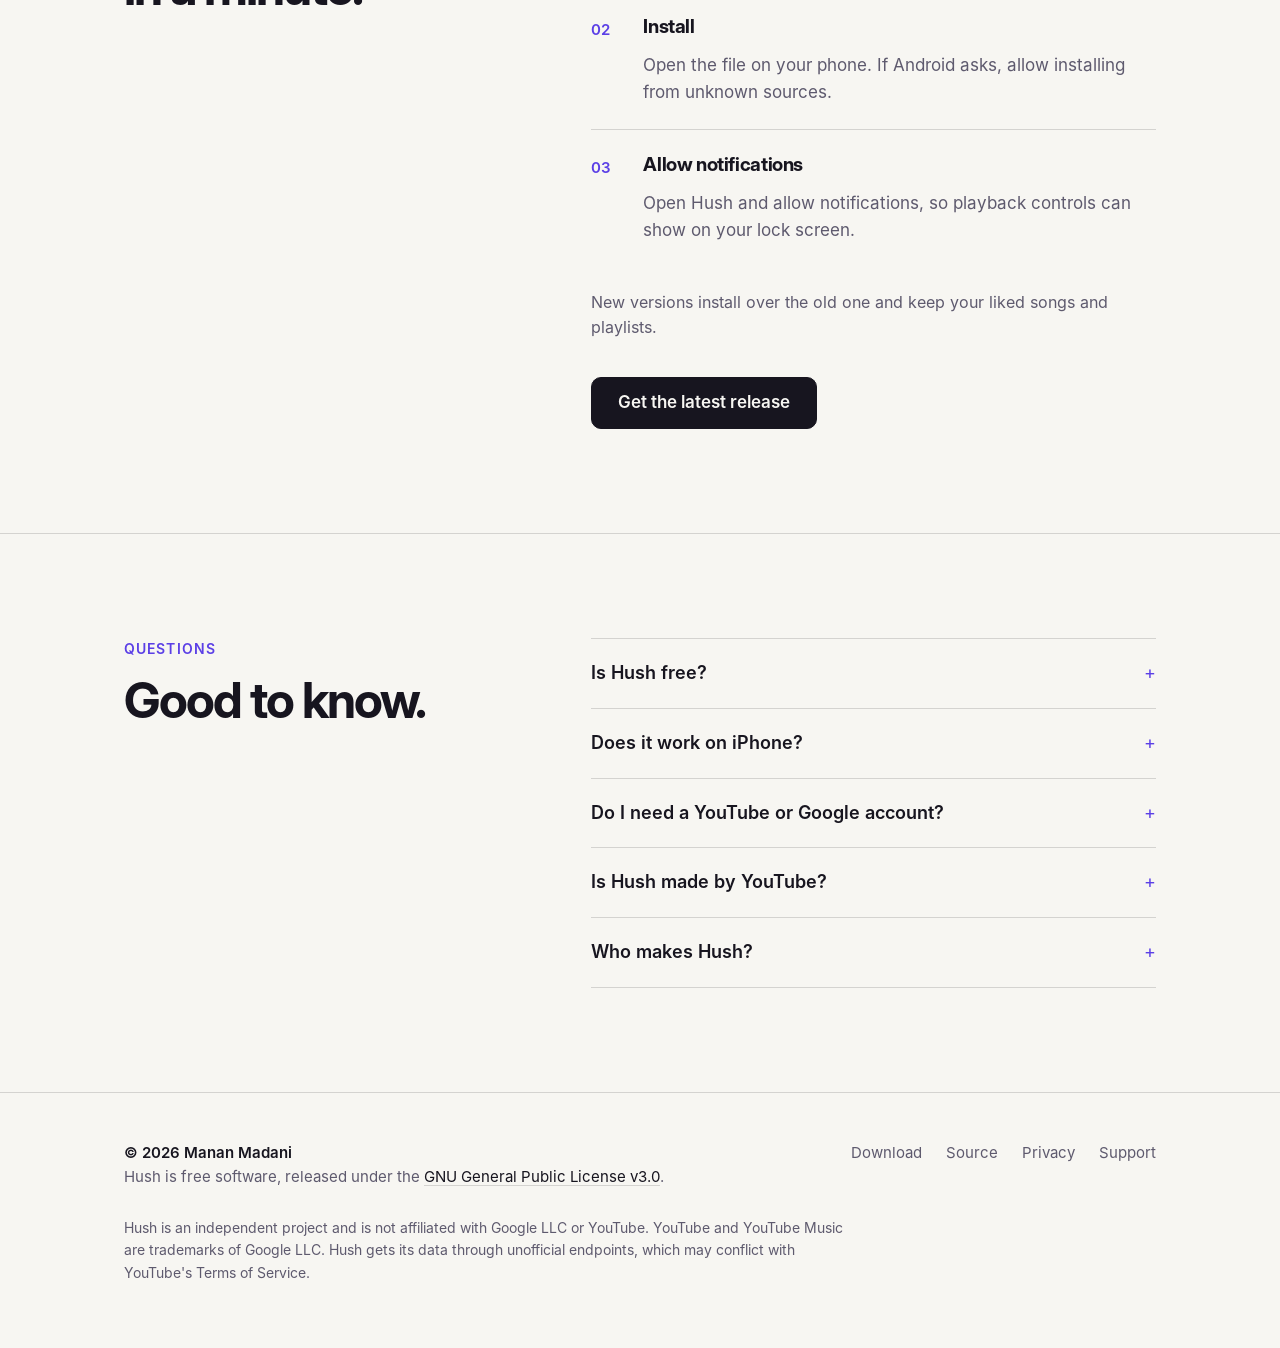
==== commit 3ccb3e09: "Add files via upload" ====
--- a/docs/index.html
+++ b/docs/index.html
@@ -118,7 +118,7 @@
         <li><span class="n">01</span><h3>A Home made for you</h3><p>Rows for your country and language, a Made for you row, and picks for the time of day. They come from the songs you play through, replay and skip, and are worked out on your phone.</p></li>
         <li><span class="n">02</span><h3>Recommendations you control</h3><p>The Daily Mix and the endless queue follow what you really listen to and learn from what you skip. Choose Don't play this on any song or artist, and Hush leaves it out. You can clear what it learned in Settings.</p></li>
         <li><span class="n">03</span><h3>Daily Mix and listening stats</h3><p>A fresh mix every day, plus your top songs and artists. Plays are counted on your phone and never uploaded.</p></li>
-        <li><span class="n">04</span><h3>Your library stays yours</h3><p>Liked songs and playlists live on your device. Back them up to a file, or import a public YouTube or Spotify playlist from its link.</p></li>
+        <li><span class="n">04</span><h3>Your library stays yours</h3><p>Liked songs and playlists live on your device. Back up everything, including your taste and settings, to a file locked with a password (AES-256), or import a public YouTube or Spotify playlist from its link.</p></li>
         <li><span class="n">05</span><h3>Made to look good</h3><p>A dark theme and a light theme, seven accent colours, and a player that takes its colours from the cover art.</p></li>
         <li><span class="n">06</span><h3>Easy to reach</h3><p>Lock-screen controls, home-screen widgets, an editable queue, and a sleep timer from 15 to 60 minutes or the end of the song.</p></li>
       </ol>
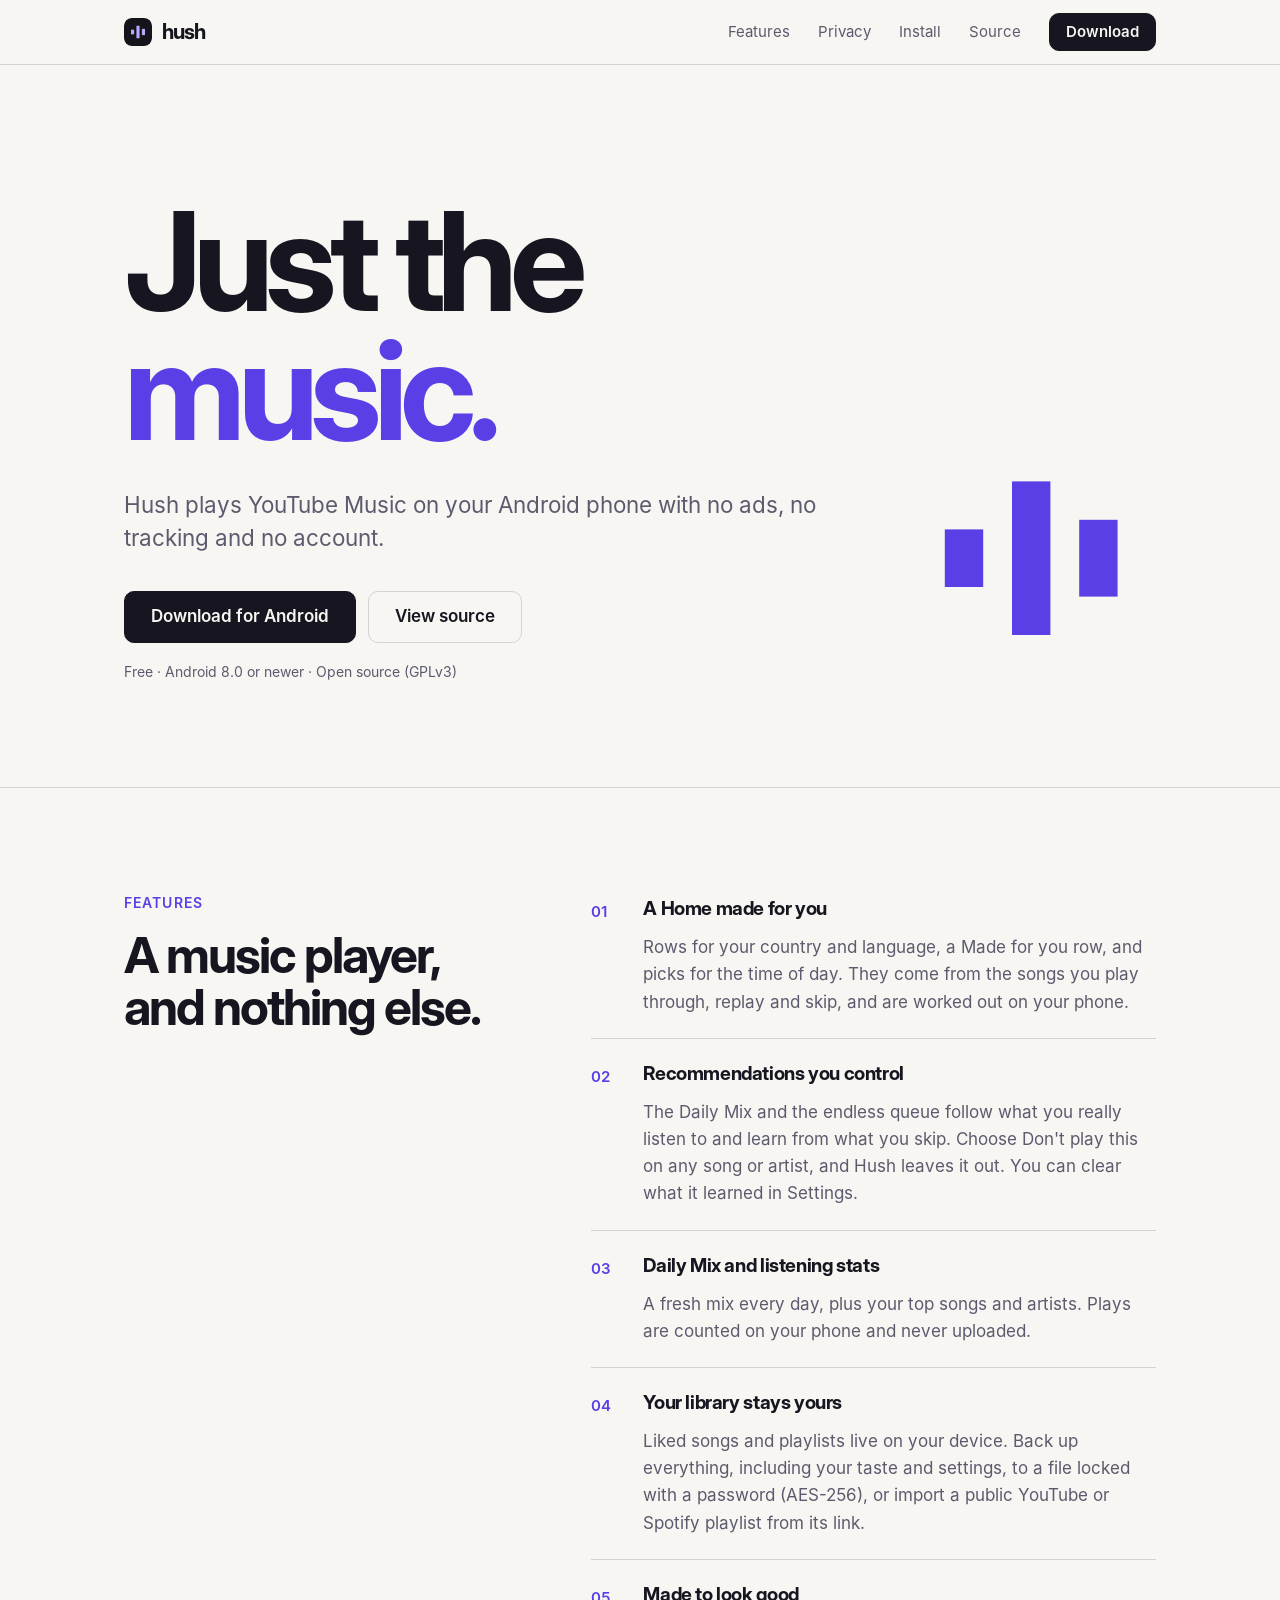
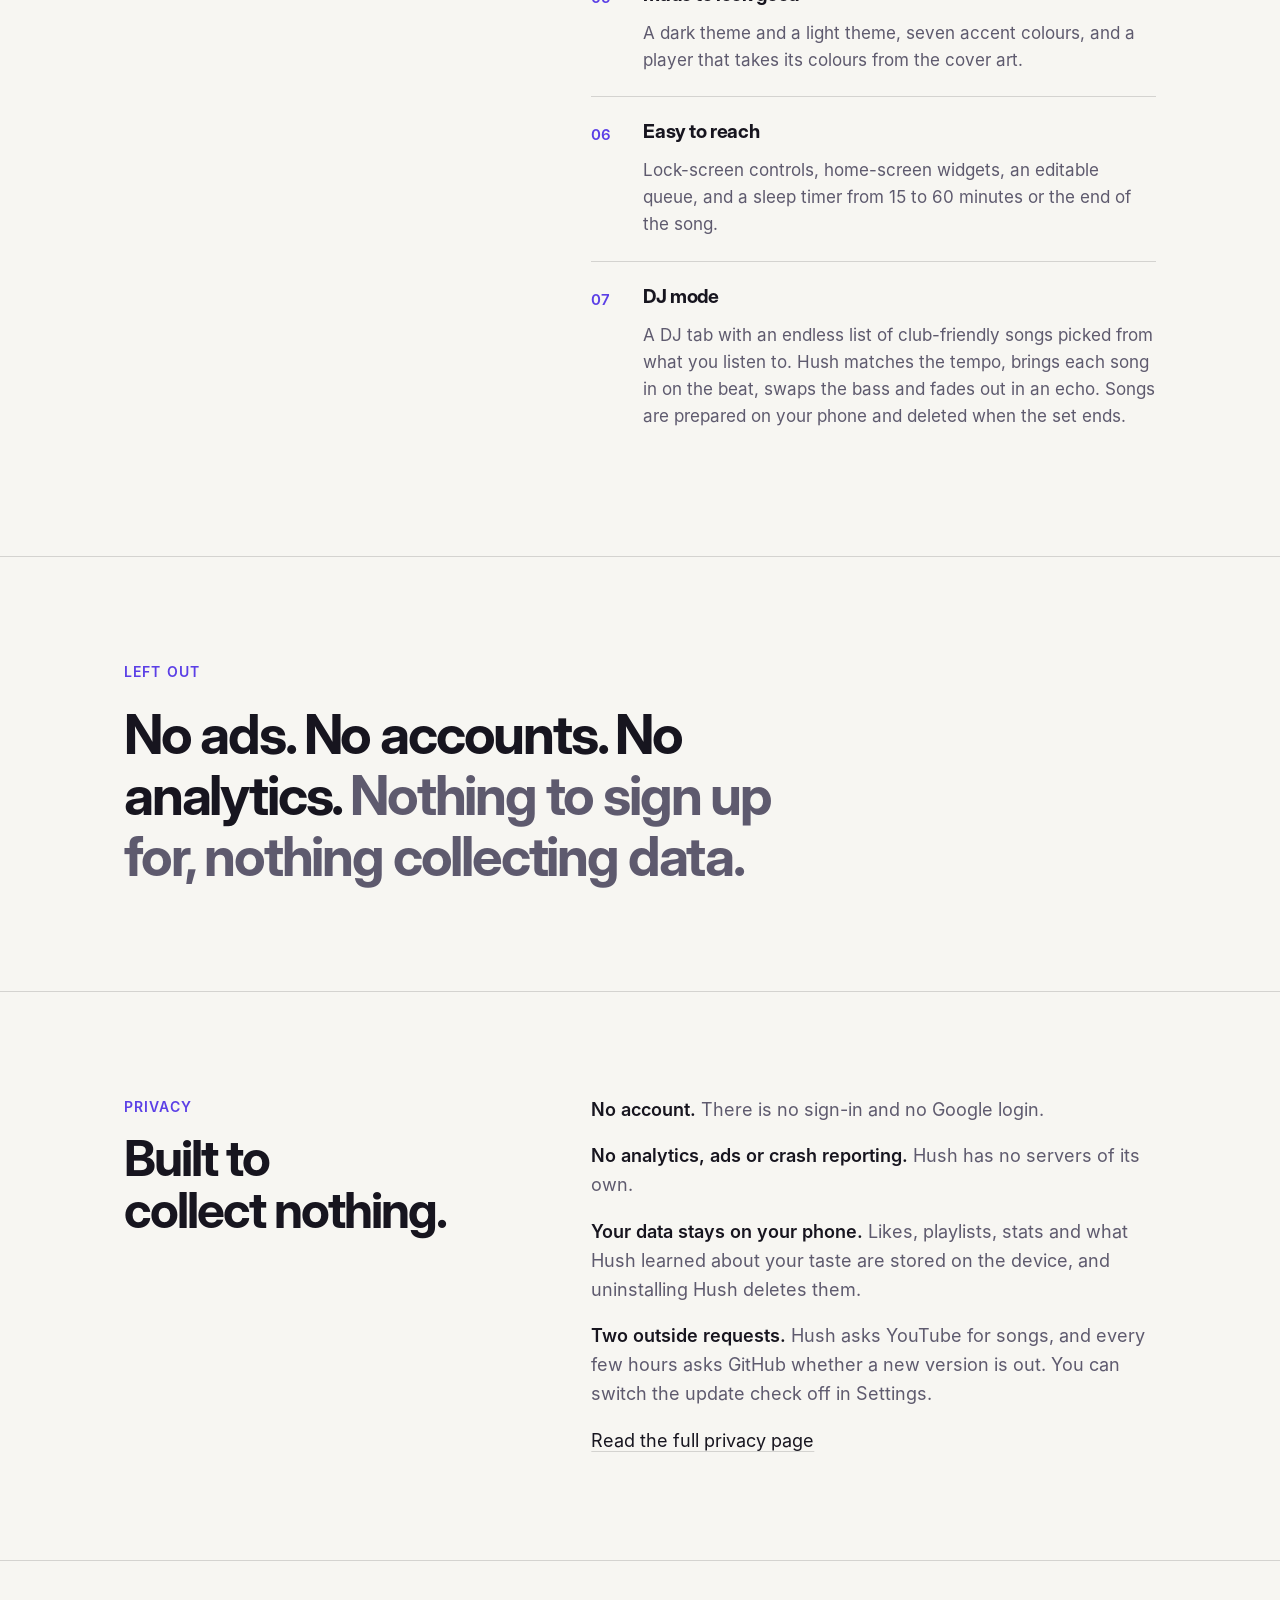
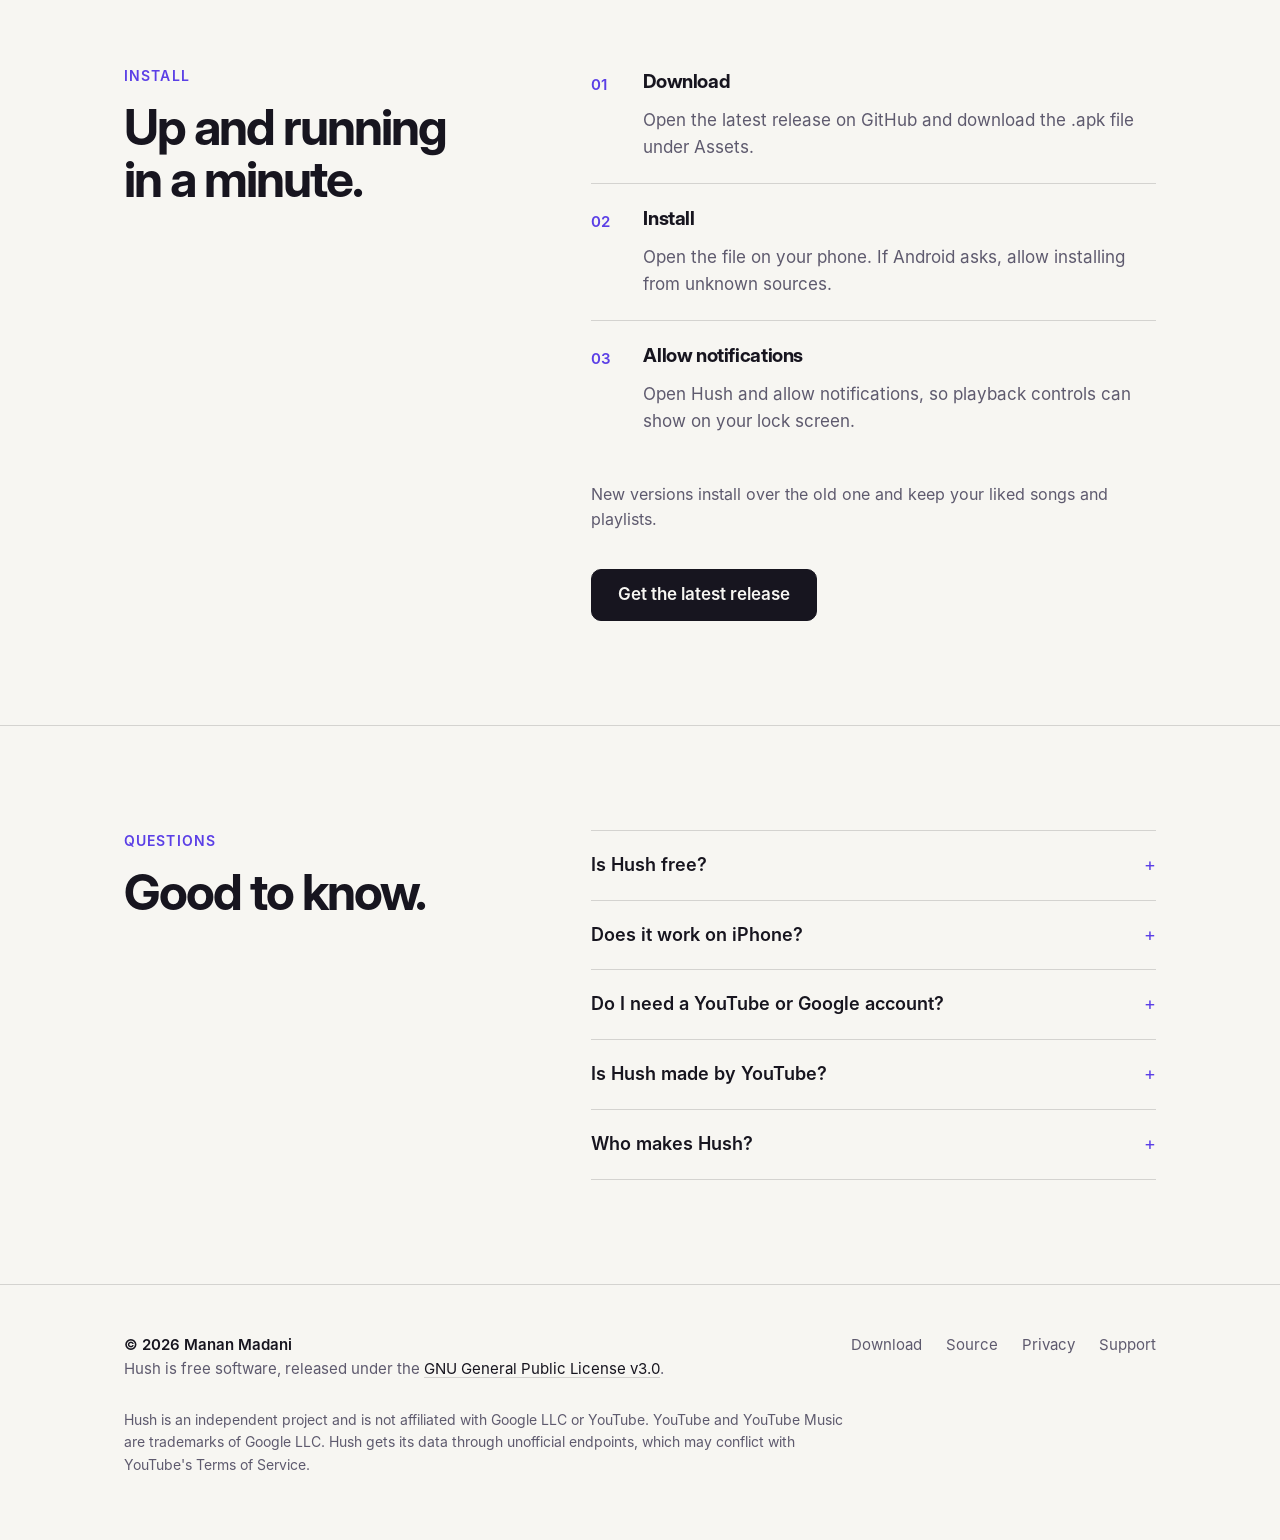
==== commit 062dd580: "Update index.html" ====
--- a/docs/index.html
+++ b/docs/index.html
@@ -121,6 +121,7 @@
         <li><span class="n">04</span><h3>Your library stays yours</h3><p>Liked songs and playlists live on your device. Back up everything, including your taste and settings, to a file locked with a password (AES-256), or import a public YouTube or Spotify playlist from its link.</p></li>
         <li><span class="n">05</span><h3>Made to look good</h3><p>A dark theme and a light theme, seven accent colours, and a player that takes its colours from the cover art.</p></li>
         <li><span class="n">06</span><h3>Easy to reach</h3><p>Lock-screen controls, home-screen widgets, an editable queue, and a sleep timer from 15 to 60 minutes or the end of the song.</p></li>
+        <li><span class="n">07</span><h3>DJ mode</h3><p>A DJ tab with an endless list of club-friendly songs picked from what you listen to. Hush matches the tempo, brings each song in on the beat, swaps the bass and fades out in an echo. Songs are prepared on your phone and deleted when the set ends.</p></li>
       </ol>
     </div>
   </section>
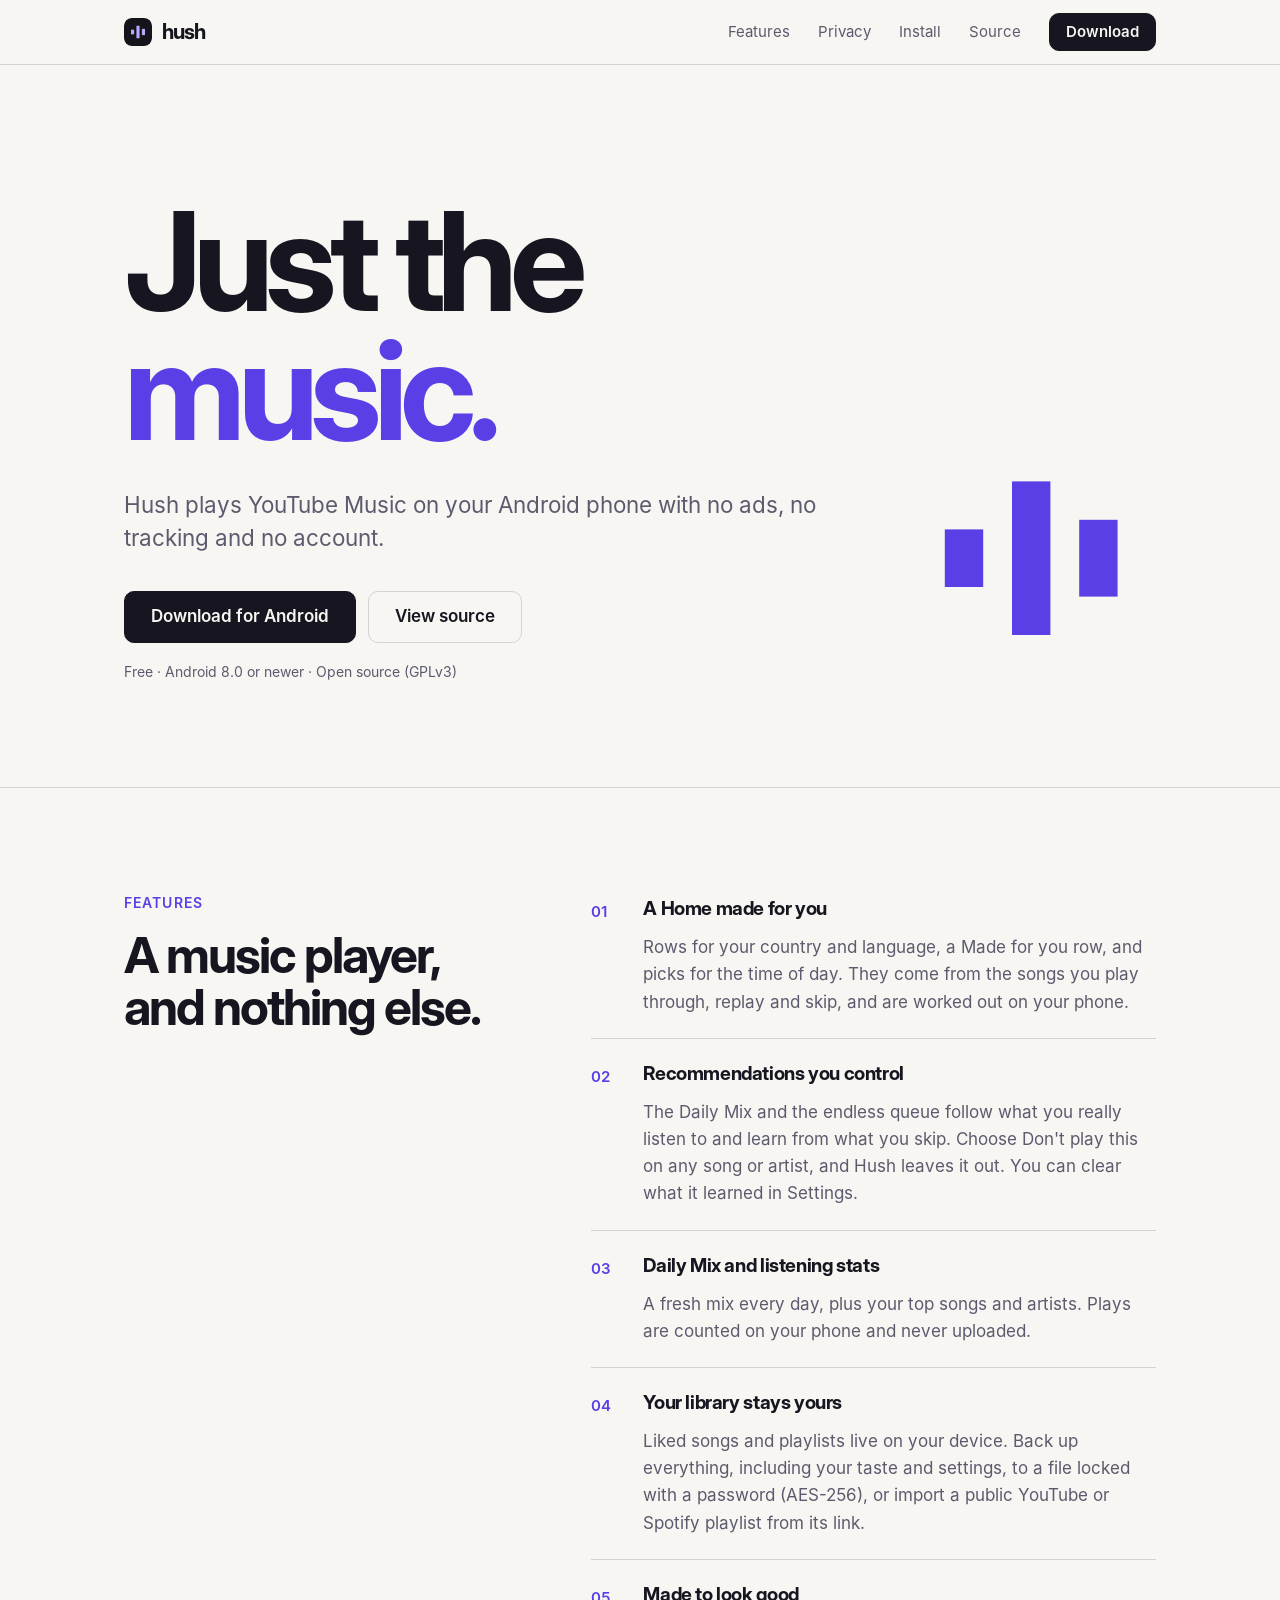
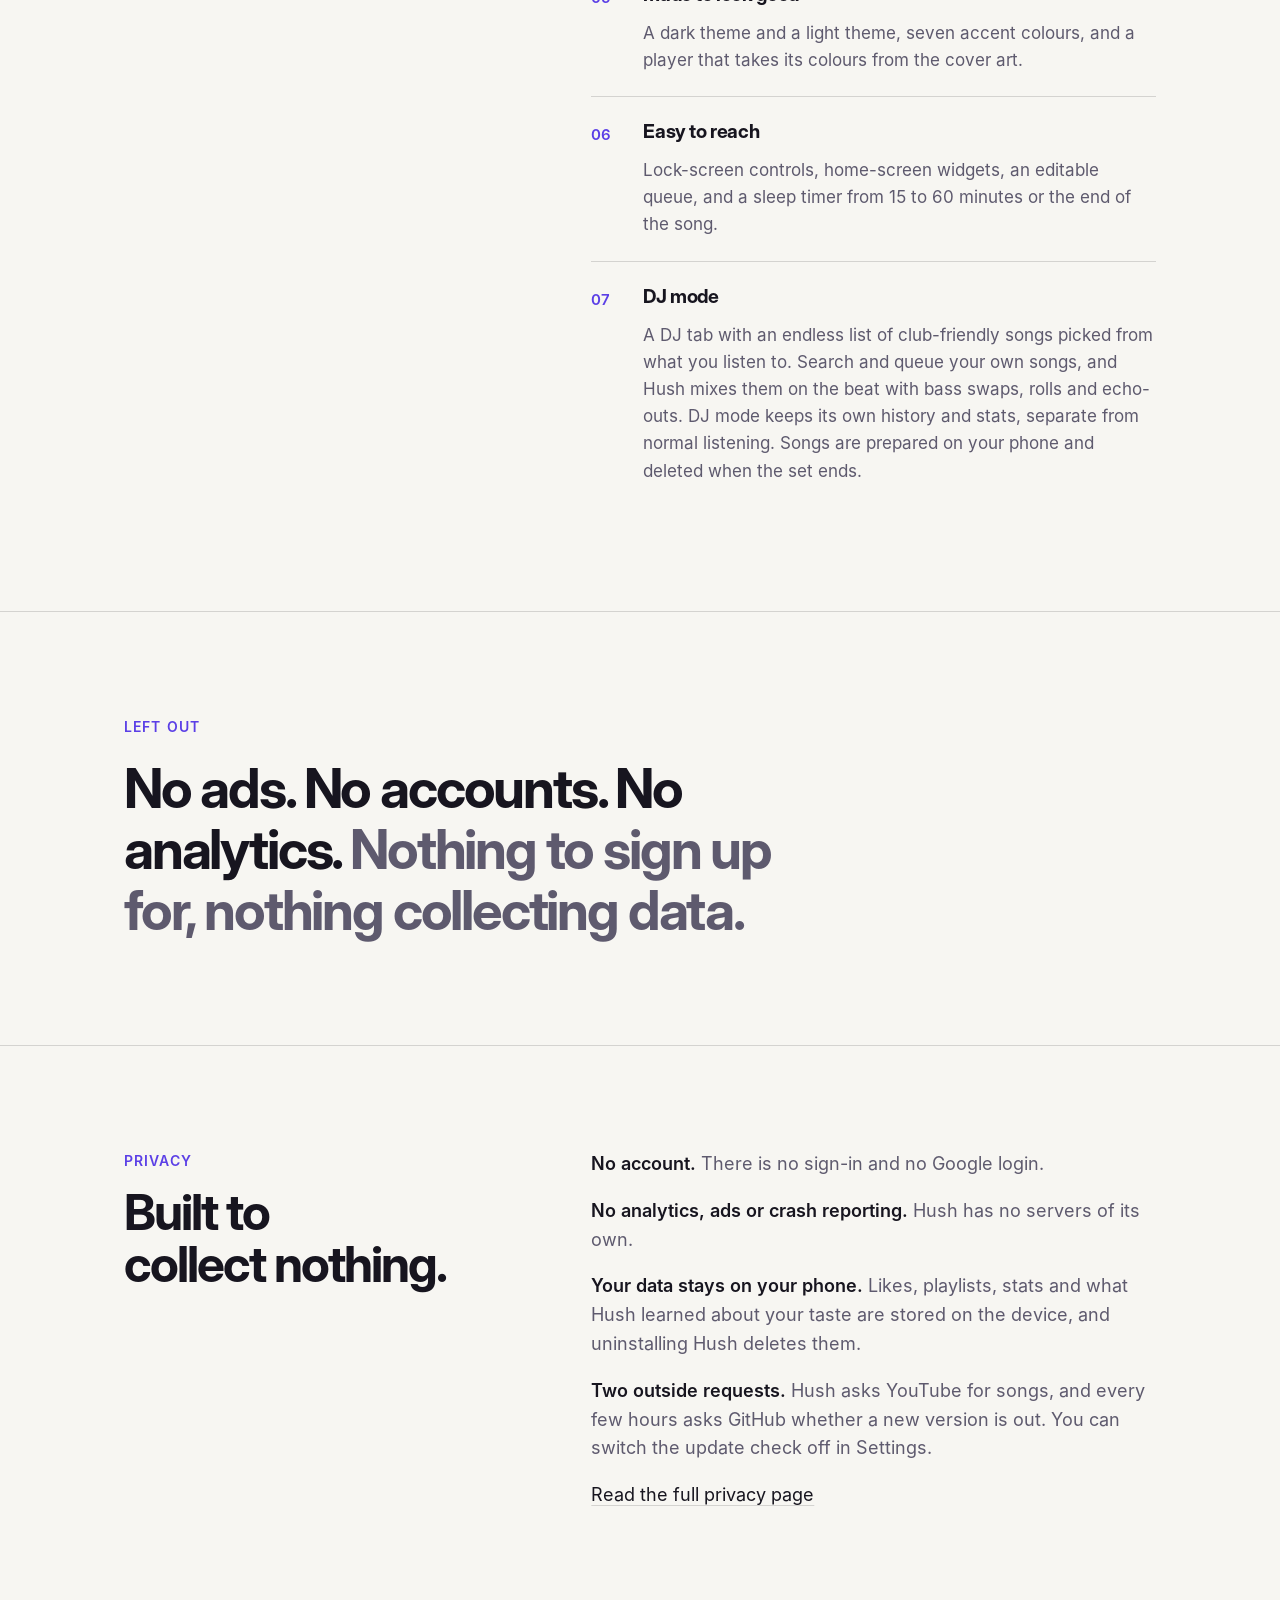
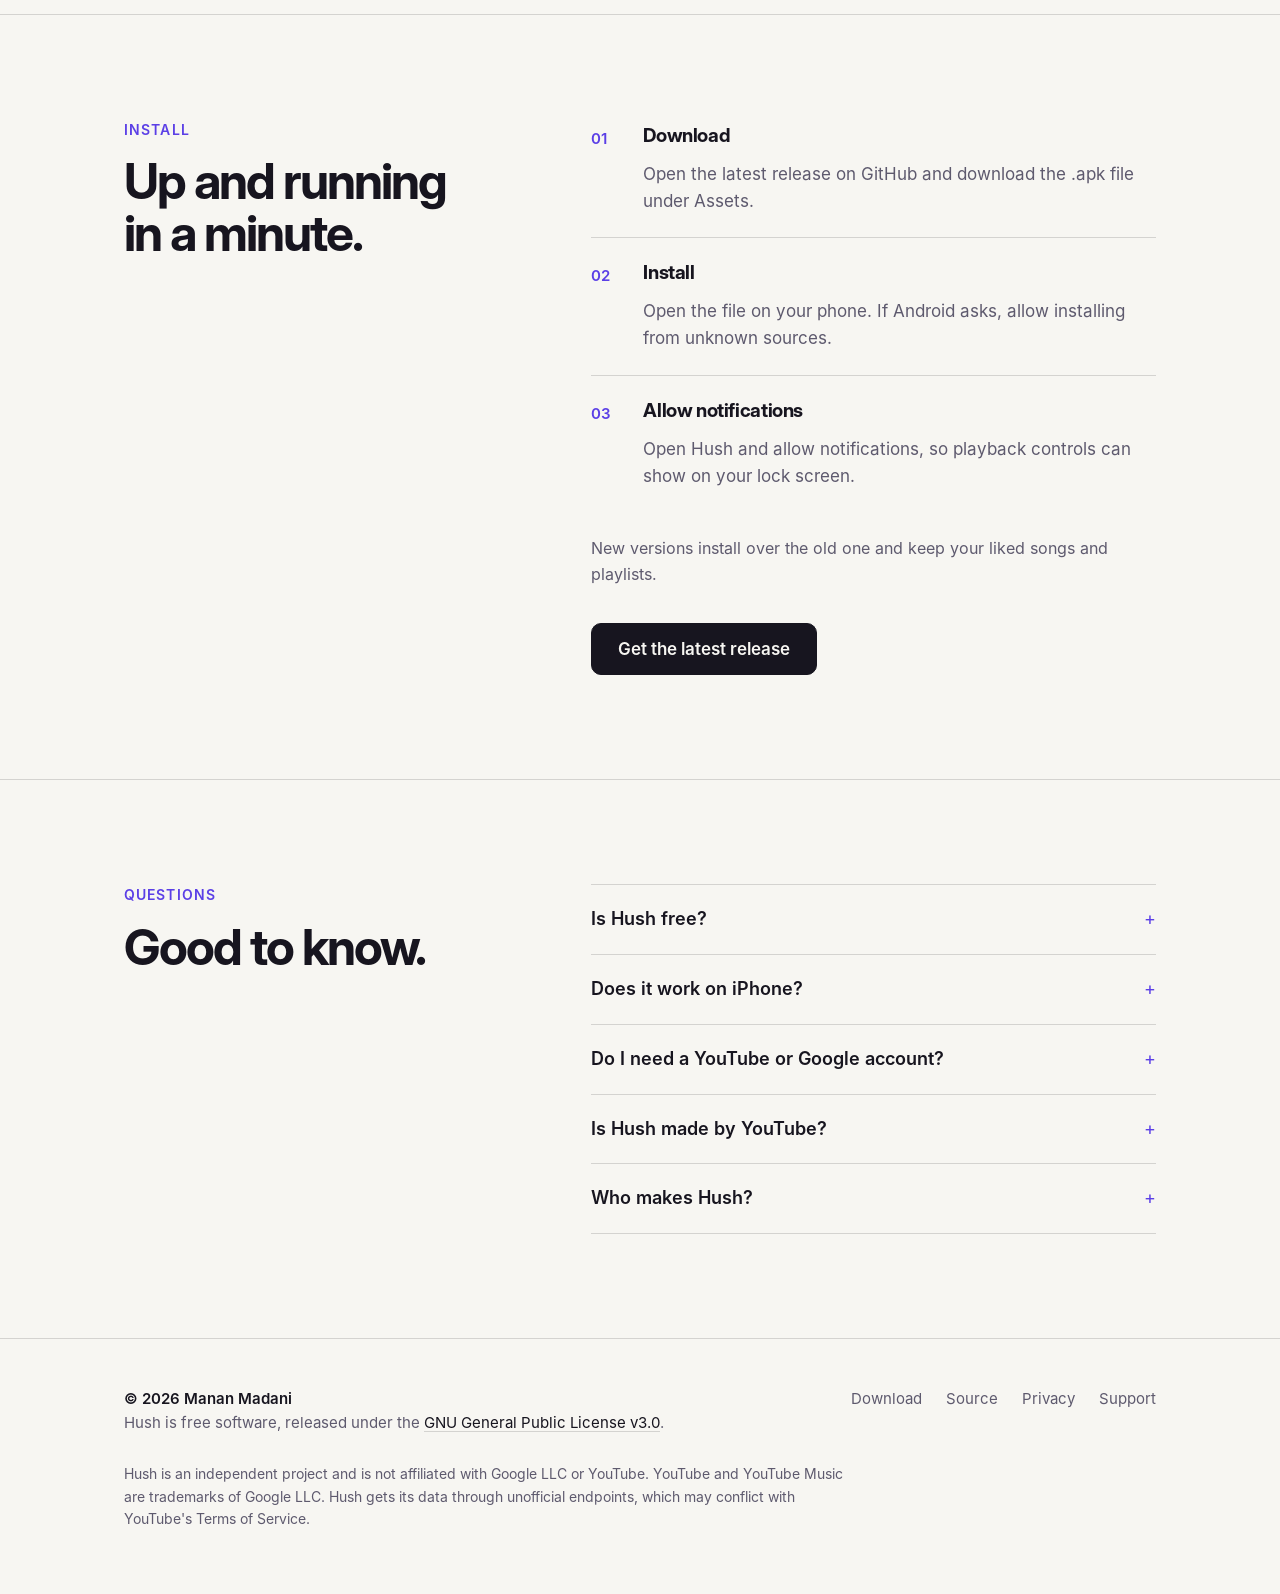
==== commit f7f3df31: "Update index.html" ====
--- a/docs/index.html
+++ b/docs/index.html
@@ -121,7 +121,7 @@
         <li><span class="n">04</span><h3>Your library stays yours</h3><p>Liked songs and playlists live on your device. Back up everything, including your taste and settings, to a file locked with a password (AES-256), or import a public YouTube or Spotify playlist from its link.</p></li>
         <li><span class="n">05</span><h3>Made to look good</h3><p>A dark theme and a light theme, seven accent colours, and a player that takes its colours from the cover art.</p></li>
         <li><span class="n">06</span><h3>Easy to reach</h3><p>Lock-screen controls, home-screen widgets, an editable queue, and a sleep timer from 15 to 60 minutes or the end of the song.</p></li>
-        <li><span class="n">07</span><h3>DJ mode</h3><p>A DJ tab with an endless list of club-friendly songs picked from what you listen to. Hush matches the tempo, brings each song in on the beat, swaps the bass and fades out in an echo. Songs are prepared on your phone and deleted when the set ends.</p></li>
+        <li><span class="n">07</span><h3>DJ mode</h3><p>A DJ tab with an endless list of club-friendly songs picked from what you listen to. Search and queue your own songs, and Hush mixes them on the beat with bass swaps, rolls and echo-outs. DJ mode keeps its own history and stats, separate from normal listening. Songs are prepared on your phone and deleted when the set ends.</p></li>
       </ol>
     </div>
   </section>
